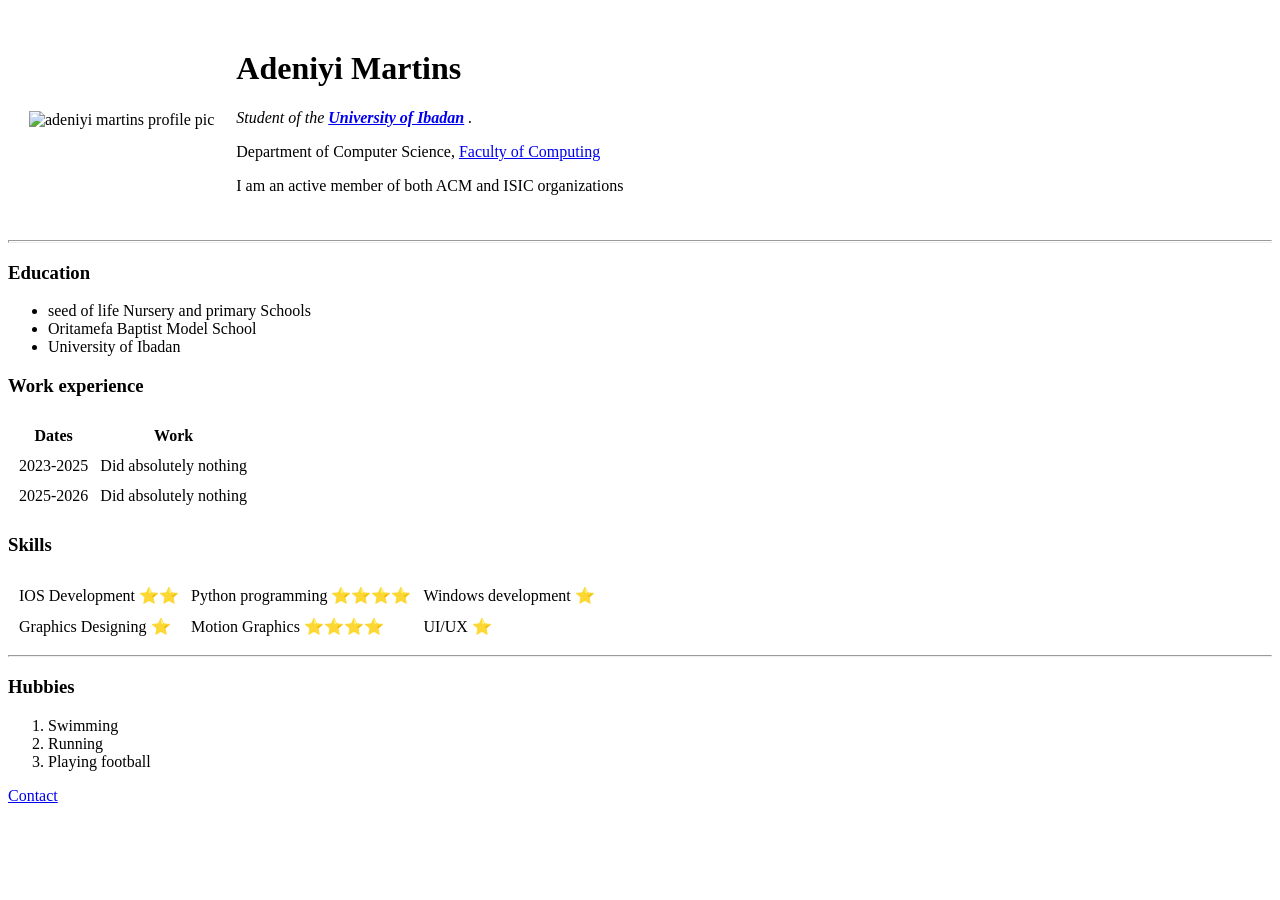
==== index.html @ adba734f "Add files via upload" ====
<!doctype html>
<html lang="en">
<head>
    <meta charset="UTF-8">
    <meta name="viewport"
          content="width=device-width, user-scalable=no, initial-scale=1.0, maximum-scale=1.0, minimum-scale=1.0">
    <meta http-equiv="X-UA-Compatible" content="ie=edge">
    <title>Martins' Personal site</title>
</head>
<body>
  <table cellspacing="20">
      <tr>
          <td><img src="https://media.licdn.com/dms/image/v2/D4E03AQFNpOVsUFT-0g/profile-displayphoto-scale_200_200/B4EZ20vx0IHcAY-/0/1776853920278?e=2147483647&v=beta&t=OW7mKgy_zszp71xqgr5QCtLD7cv2jvzcrtsPskz2d_I" alt="adeniyi martins profile pic"></td>
          <td><h1>Adeniyi Martins</h1>
            <p><em>Student of the <strong><a href="https://ui.edu.ng/">University of Ibadan</a></strong> . </em></p>
            <p>Department of Computer Science, <a href="https://computing.ui.edu.ng/">Faculty of  Computing</a></p>
            <p>I am an active member of both ACM  and ISIC organizations</p></td>
      </tr>
  </table>


  <hr size="3">
  <h3>Education</h3>
  <ul>
      <li>seed of life Nursery and primary Schools</li>
      <li>Oritamefa Baptist Model School</li>
      <li>University of Ibadan</li>
  </ul>
  <h3>Work experience</h3>
  <table cellspacing="10">
    <thead>
      <tr>
       <th>Dates</th>
       <th>Work </th>

      </tr>
    </thead>
    <tbody>


    </tbody>
    <tr>
     <td>2023-2025</td>
     <td>Did absolutely nothing</td>
    </tr>
    <tr>
        <td>2025-2026</td>
        <td>Did absolutely nothing</td>
    </tr>
    <tfoot></tfoot>

  </table>
  <h3>Skills</h3>
    <table  cellspacing="10"  >
        <tr>
            <td>IOS Development  ⭐⭐</td>
            <td>Python programming ⭐⭐⭐⭐</td>
            <td>Windows development ⭐</td>

        </tr>
         <tr>
            <td>Graphics Designing  ⭐</td>
            <td>Motion Graphics ⭐⭐⭐⭐</td>
            <td> UI/UX ⭐</td>

        </tr>

    </table>
<hr>
  <h3>Hubbies</h3>
  <ol>
      <li>Swimming</li>
      <li>Running</li>
      <li>Playing football</li>
  </ol>
<a href="contacts.html">Contact</a>

</body>
</html>
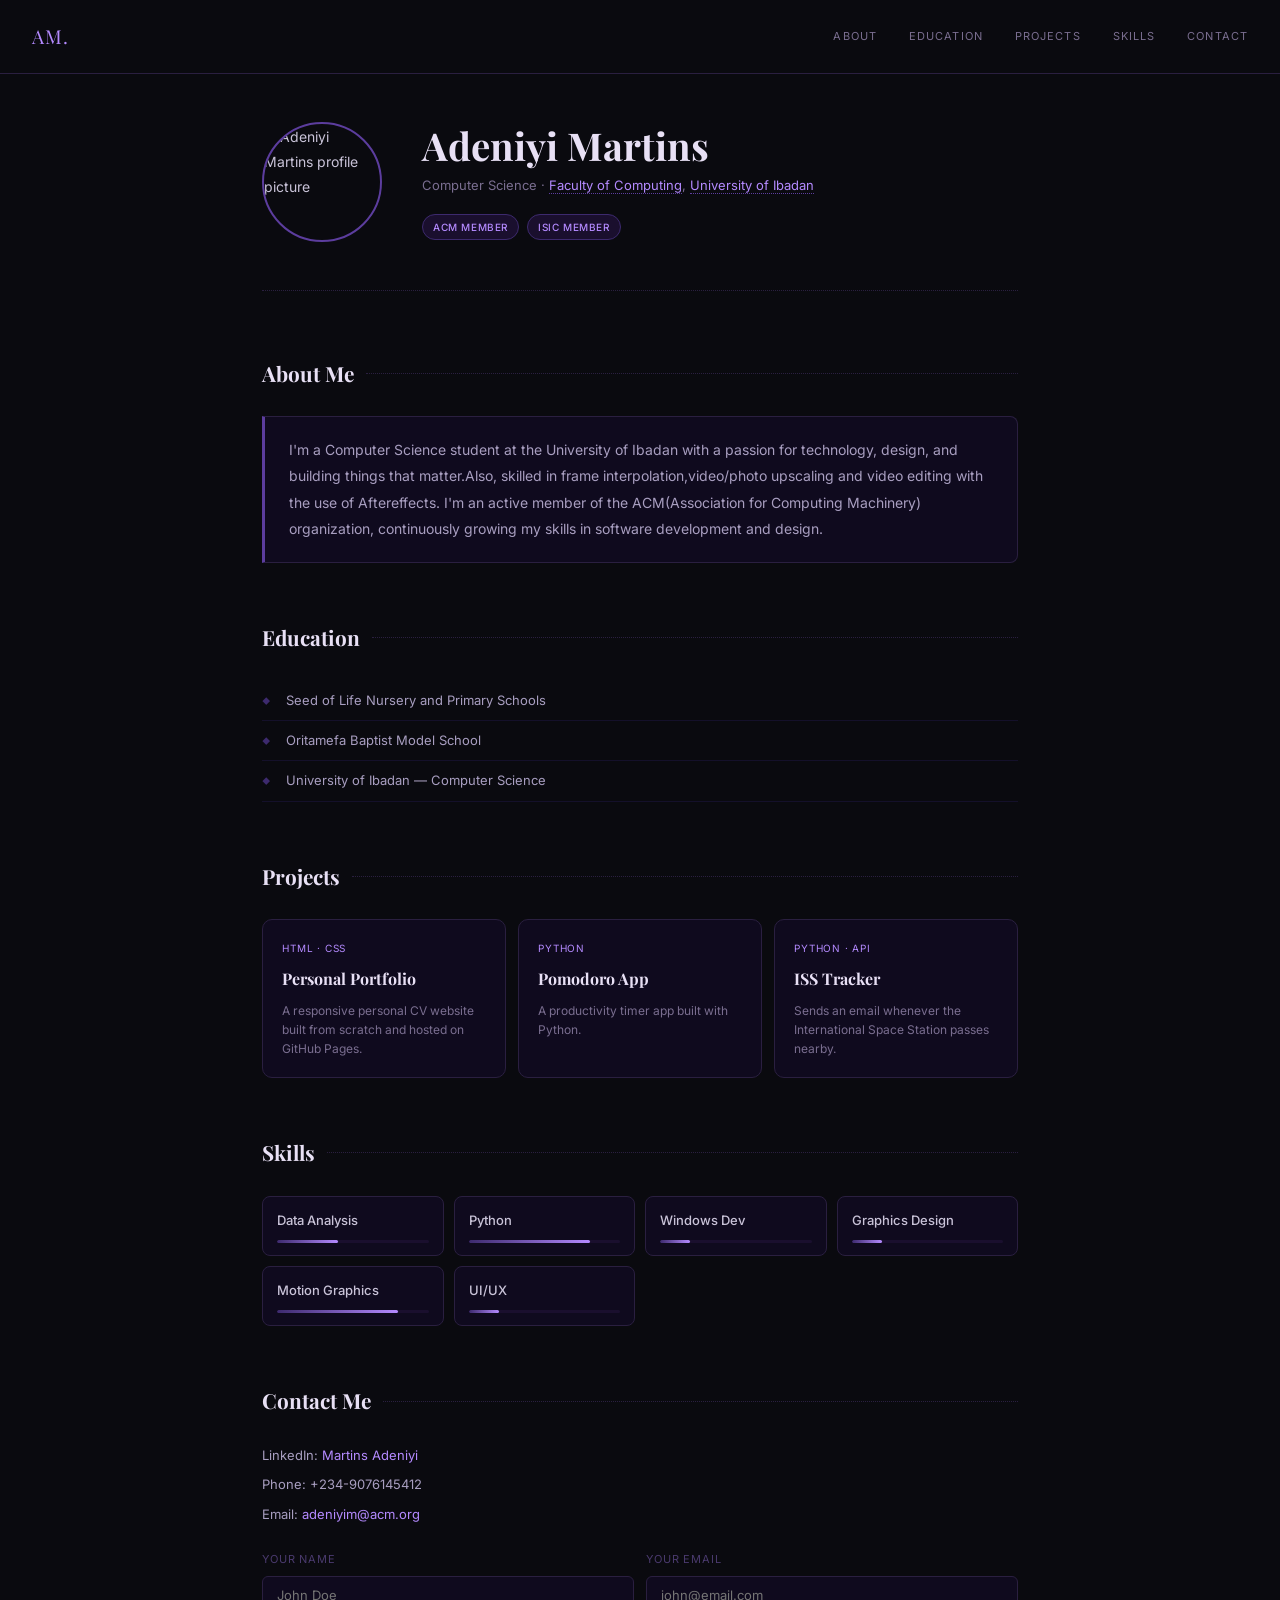
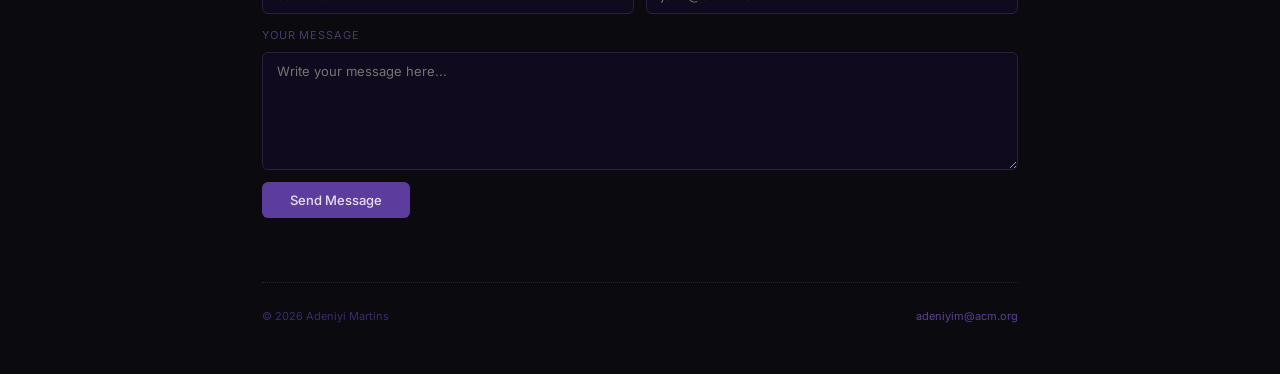
==== commit fab2a605: "Add files via upload" ====
--- a/index.html
+++ b/index.html
@@ -1,80 +1,154 @@
-<!doctype html>
-<html lang="en">
-<head>
-    <meta charset="UTF-8">
-    <meta name="viewport"
-          content="width=device-width, user-scalable=no, initial-scale=1.0, maximum-scale=1.0, minimum-scale=1.0">
-    <meta http-equiv="X-UA-Compatible" content="ie=edge">
-    <title>Martins' Personal site</title>
-</head>
-<body>
-  <table cellspacing="20">
-      <tr>
-          <td><img src="https://media.licdn.com/dms/image/v2/D4E03AQFNpOVsUFT-0g/profile-displayphoto-scale_200_200/B4EZ20vx0IHcAY-/0/1776853920278?e=2147483647&v=beta&t=OW7mKgy_zszp71xqgr5QCtLD7cv2jvzcrtsPskz2d_I" alt="adeniyi martins profile pic"></td>
-          <td><h1>Adeniyi Martins</h1>
-            <p><em>Student of the <strong><a href="https://ui.edu.ng/">University of Ibadan</a></strong> . </em></p>
-            <p>Department of Computer Science, <a href="https://computing.ui.edu.ng/">Faculty of  Computing</a></p>
-            <p>I am an active member of both ACM  and ISIC organizations</p></td>
-      </tr>
-  </table>
-
-
-  <hr size="3">
-  <h3>Education</h3>
-  <ul>
-      <li>seed of life Nursery and primary Schools</li>
-      <li>Oritamefa Baptist Model School</li>
-      <li>University of Ibadan</li>
-  </ul>
-  <h3>Work experience</h3>
-  <table cellspacing="10">
-    <thead>
-      <tr>
-       <th>Dates</th>
-       <th>Work </th>
-
-      </tr>
-    </thead>
-    <tbody>
-
-
-    </tbody>
-    <tr>
-     <td>2023-2025</td>
-     <td>Did absolutely nothing</td>
-    </tr>
-    <tr>
-        <td>2025-2026</td>
-        <td>Did absolutely nothing</td>
-    </tr>
-    <tfoot></tfoot>
-
-  </table>
-  <h3>Skills</h3>
-    <table  cellspacing="10"  >
-        <tr>
-            <td>IOS Development  ⭐⭐</td>
-            <td>Python programming ⭐⭐⭐⭐</td>
-            <td>Windows development ⭐</td>
-
-        </tr>
-         <tr>
-            <td>Graphics Designing  ⭐</td>
-            <td>Motion Graphics ⭐⭐⭐⭐</td>
-            <td> UI/UX ⭐</td>
-
-        </tr>
-
-    </table>
-<hr>
-  <h3>Hubbies</h3>
-  <ol>
-      <li>Swimming</li>
-      <li>Running</li>
-      <li>Playing football</li>
-  </ol>
-<a href="contacts.html">Contact</a>
-
-</body>
-</html>
-
+<!doctype html>
+<html lang="en">
+<head>
+    <meta charset="UTF-8">
+    <meta name="viewport" content="width=device-width, initial-scale=1.0">
+    <meta http-equiv="X-UA-Compatible" content="ie=edge">
+    <title>Adeniyi Martins — Portfolio</title>
+    <link rel="preconnect" href="https://fonts.googleapis.com">
+    <link rel="preconnect" href="https://fonts.gstatic.com" crossorigin>
+    <link href="https://fonts.googleapis.com/css2?family=Playfair+Display:ital,wght@0,400;0,700;1,400&family=Inter:wght@300;400;500&display=swap" rel="stylesheet">
+    <link rel="stylesheet" href="style.css">
+</head>
+
+<body>
+
+    <!-- NAV -->
+    <nav>
+        <div class="nav-logo">AM.</div>
+        <div class="nav-links">
+            <a href="#about">About</a>
+            <a href="#education">Education</a>
+            <a href="#projects">Projects</a>
+            <a href="#skills">Skills</a>
+            <a href="#contact">Contact</a>
+        </div>
+    </nav>
+
+    <div class="site">
+
+        <!-- HERO -->
+        <div class="hero">
+            <img src="https://media.licdn.com/dms/image/v2/D4E03AQFNpOVsUFT-0g/profile-displayphoto-scale_200_200/B4EZ20vx0IHcAY-/0/1776853920278?e=2147483647&v=beta&t=OW7mKgy_zszp71xqgr5QCtLD7cv2jvzcrtsPskz2d_I" alt="Adeniyi Martins profile picture">
+            <div class="hero-text">
+                <h1>Adeniyi Martins</h1>
+                <p>Computer Science · <a href="https://computing.ui.edu.ng/">Faculty of Computing</a>, <a href="https://ui.edu.ng/">University of Ibadan</a></p>
+                <div class="badges">
+                    <span class="badge">ACM Member</span>
+                    <span class="badge">ISIC Member</span>
+                </div>
+            </div>
+        </div>
+
+        <!-- ABOUT -->
+        <section id="about">
+            <h2>About Me</h2>
+            <div class="about-text">
+                I'm a Computer Science student at the University of Ibadan with a passion for technology,
+                design, and building things that matter.Also, skilled in frame interpolation,video/photo upscaling and video editing with the use of  Aftereffects. I'm an active member of the ACM(Association for Computing Machinery) organization,
+                continuously growing my skills in software development and design.
+            </div>
+        </section>
+
+        <!-- EDUCATION -->
+        <section id="education">
+            <h2>Education</h2>
+            <ul>
+                <li>Seed of Life Nursery and Primary Schools</li>
+                <li>Oritamefa Baptist Model School</li>
+                <li>University of Ibadan — Computer Science</li>
+            </ul>
+        </section>
+
+        <!-- PROJECTS -->
+        <section id="projects">
+            <h2>Projects</h2>
+            <div class="projects-grid">
+                <div class="project-card">
+                    <div class="tag">HTML · CSS</div>
+                    <h4>Personal Portfolio</h4>
+                    <p>A responsive personal CV website built from scratch and hosted on GitHub Pages.</p>
+                </div>
+                <div class="project-card">
+                    <div class="tag">Python</div>
+                    <h4>Pomodoro App</h4>
+                    <p>A productivity timer app built with Python.</p>
+                </div>
+                <div class="project-card">
+                    <div class="tag">Python · API</div>
+                    <h4>ISS Tracker</h4>
+                    <p>Sends an email whenever the International Space Station passes nearby.</p>
+                </div>
+
+            </div>
+        </section>
+
+        <!-- SKILLS -->
+        <section id="skills">
+            <h2>Skills</h2>
+            <div class="skills-grid">
+                <div class="skill-card">
+                    <div class="skill-name">Data Analysis</div>
+                    <div class="skill-bar"><div class="skill-bar-fill" style="width:40%"></div></div>
+                </div>
+                <div class="skill-card">
+                    <div class="skill-name">Python</div>
+                    <div class="skill-bar"><div class="skill-bar-fill" style="width:80%"></div></div>
+                </div>
+                <div class="skill-card">
+                    <div class="skill-name">Windows Dev</div>
+                    <div class="skill-bar"><div class="skill-bar-fill" style="width:20%"></div></div>
+                </div>
+                <div class="skill-card">
+                    <div class="skill-name">Graphics Design</div>
+                    <div class="skill-bar"><div class="skill-bar-fill" style="width:20%"></div></div>
+                </div>
+                <div class="skill-card">
+                    <div class="skill-name">Motion Graphics</div>
+                    <div class="skill-bar"><div class="skill-bar-fill" style="width:80%"></div></div>
+                </div>
+                <div class="skill-card">
+                    <div class="skill-name">UI/UX</div>
+                    <div class="skill-bar"><div class="skill-bar-fill" style="width:20%"></div></div>
+                </div>
+            </div>
+        </section>
+
+        <!-- CONTACT -->
+        <section id="contact">
+            <h2>Contact Me</h2>
+            <div class="contact-info">
+                <p>LinkedIn: <a href="https://ng.linkedin.com/in/osemilore-adeniyi-64800a400">Martins Adeniyi</a></p>
+                <p>Phone: +234-9076145412</p>
+                <p>Email: <a href="mailto:adeniyim@acm.org">adeniyim@acm.org</a></p>
+            </div>
+
+            <form action="https://formspree.io/f/mkokevjd" method="POST" class="contact-form">
+                <div class="form-row">
+                    <div class="form-group">
+                        <label for="username">Your Name</label>
+                        <input type="text" id="username" name="username" placeholder="John Doe">
+                    </div>
+                    <div class="form-group">
+                        <label for="email">Your Email</label>
+                        <input type="email" id="email" name="email" placeholder="john@email.com">
+                    </div>
+                </div>
+                <div class="form-group">
+                    <label for="message">Your Message</label>
+                    <textarea id="message" name="message" rows="6" placeholder="Write your message here..."></textarea>
+                </div>
+                <input type="submit" value="Send Message" class="submit-btn">
+            </form>
+        </section>
+
+        <!-- FOOTER -->
+        <footer>
+            <span>© 2026 Adeniyi Martins</span>
+            <a href="mailto:adeniyim@acm.org">adeniyim@acm.org</a>
+        </footer>
+
+    </div>
+
+</body>
+</html>
--- a/style.css
+++ b/style.css
@@ -0,0 +1,374 @@
+@import url('https://fonts.googleapis.com/css2?family=Playfair+Display:ital,wght@0,400;0,700;1,400&family=Inter:wght@300;400;500&display=swap');
+
+* {
+    margin: 0;
+    padding: 0;
+    box-sizing: border-box;
+}
+
+body {
+    font-family: 'Inter', sans-serif;
+    background: #0a0a0f;
+    color: #c9c3d8;
+    font-size: 14px;
+    line-height: 1.8;
+}
+
+/* ── NAV ── */
+nav {
+    display: flex;
+    justify-content: space-between;
+    align-items: center;
+    padding: 1.2rem 2rem;
+    border-bottom: 0.5px solid #2a1f40;
+    position: sticky;
+    top: 0;
+    background: #0a0a0f;
+    z-index: 100;
+}
+
+.nav-logo {
+    font-family: 'Playfair Display', serif;
+    font-size: 1.2rem;
+    color: #b48aff;
+    letter-spacing: 0.05em;
+}
+
+.nav-links {
+    display: flex;
+    gap: 2rem;
+}
+
+.nav-links a {
+    color: #7a6e90;
+    text-decoration: none;
+    font-size: 11px;
+    letter-spacing: 0.1em;
+    text-transform: uppercase;
+    transition: color 0.2s;
+}
+
+.nav-links a:hover {
+    color: #b48aff;
+}
+
+/* ── LAYOUT ── */
+.site {
+    max-width: 820px;
+    margin: 0 auto;
+    padding: 3rem 2rem;
+}
+
+/* ── HERO ── */
+.hero {
+    display: flex;
+    align-items: center;
+    gap: 2.5rem;
+    margin-bottom: 4rem;
+    padding-bottom: 3rem;
+    border-bottom: 0.5px dotted #2a1f40;
+}
+
+.hero img {
+    width: 120px;
+    height: 120px;
+    border-radius: 50%;
+    object-fit: cover;
+    border: 2px solid #5c3d9e;
+    flex-shrink: 0;
+}
+
+.hero h1 {
+    font-family: 'Playfair Display', serif;
+    font-size: 2.4rem;
+    color: #e8e0f5;
+    line-height: 1.1;
+    margin-bottom: 0.5rem;
+}
+
+.hero h1 em {
+    font-style: italic;
+    color: #b48aff;
+}
+
+.hero-text p {
+    color: #7a6e90;
+    font-size: 13px;
+    margin-bottom: 0.3rem;
+}
+
+.hero-text a {
+    color: #b48aff;
+    text-decoration: none;
+    border-bottom: 1px dotted #5c3d9e;
+}
+
+/* ── BADGES ── */
+.badges {
+    display: flex;
+    gap: 8px;
+    margin-top: 1rem;
+    flex-wrap: wrap;
+}
+
+.badge {
+    font-size: 10px;
+    font-weight: 500;
+    padding: 3px 10px;
+    border-radius: 20px;
+    background: #1a0f2e;
+    color: #b48aff;
+    border: 0.5px solid #3d2a6e;
+    letter-spacing: 0.06em;
+    text-transform: uppercase;
+}
+
+/* ── SECTIONS ── */
+section {
+    margin-bottom: 3.5rem;
+}
+
+h2 {
+    font-family: 'Playfair Display', serif;
+    font-size: 1.3rem;
+    color: #e8e0f5;
+    margin-bottom: 1.5rem;
+    display: flex;
+    align-items: center;
+    gap: 12px;
+}
+
+h2::after {
+    content: '';
+    flex: 1;
+    border-top: 1px dotted #2a1f40;
+}
+
+/* ── ABOUT ── */
+.about-text {
+    background: #0f0a1e;
+    border: 0.5px solid #2a1f40;
+    border-left: 3px solid #5c3d9e;
+    border-radius: 0 8px 8px 0;
+    padding: 1.2rem 1.5rem;
+    color: #a89ec0;
+    font-size: 14px;
+    line-height: 1.9;
+}
+
+/* ── EDUCATION ── */
+ul {
+    list-style: none;
+}
+
+ul li {
+    padding: 8px 0 8px 1.5rem;
+    position: relative;
+    font-size: 13px;
+    color: #a89ec0;
+    border-bottom: 0.5px solid #14102a;
+}
+
+ul li::before {
+    content: '◆';
+    position: absolute;
+    left: 0;
+    color: #3d2a6e;
+    font-size: 8px;
+    top: 13px;
+}
+
+/* ── PROJECTS ── */
+.projects-grid {
+    display: grid;
+    grid-template-columns: repeat(auto-fit, minmax(220px, 1fr));
+    gap: 12px;
+}
+
+.project-card {
+    background: #0f0a1e;
+    border: 0.5px solid #2a1f40;
+    border-radius: 10px;
+    padding: 1.2rem;
+    transition: border-color 0.2s;
+}
+
+.project-card:hover {
+    border-color: #5c3d9e;
+}
+
+.project-card .tag {
+    font-size: 10px;
+    color: #b48aff;
+    text-transform: uppercase;
+    letter-spacing: 0.08em;
+    margin-bottom: 0.5rem;
+}
+
+.project-card h4 {
+    font-family: 'Playfair Display', serif;
+    color: #e8e0f5;
+    font-size: 1rem;
+    margin-bottom: 0.4rem;
+}
+
+.project-card p {
+    color: #7a6e90;
+    font-size: 12px;
+    line-height: 1.6;
+}
+
+/* ── SKILLS ── */
+.skills-grid {
+    display: grid;
+    grid-template-columns: repeat(auto-fit, minmax(160px, 1fr));
+    gap: 10px;
+}
+
+.skill-card {
+    background: #0f0a1e;
+    border: 0.5px solid #2a1f40;
+    border-radius: 8px;
+    padding: 12px 14px;
+}
+
+.skill-name {
+    font-weight: 500;
+    color: #c9c3d8;
+    font-size: 13px;
+    margin-bottom: 8px;
+}
+
+.skill-bar {
+    height: 3px;
+    background: #1a0f2e;
+    border-radius: 2px;
+    overflow: hidden;
+}
+
+.skill-bar-fill {
+    height: 100%;
+    background: linear-gradient(90deg, #3d2a6e, #b48aff);
+    border-radius: 2px;
+}
+
+/* ── CONTACT ── */
+.contact-info {
+    margin-bottom: 1.5rem;
+    display: flex;
+    flex-direction: column;
+    gap: 6px;
+}
+
+.contact-info p {
+    font-size: 13px;
+    color: #a89ec0;
+}
+
+.contact-info a {
+    color: #b48aff;
+    text-decoration: none;
+}
+
+.contact-form {
+    display: flex;
+    flex-direction: column;
+    gap: 12px;
+}
+
+.form-row {
+    display: grid;
+    grid-template-columns: 1fr 1fr;
+    gap: 12px;
+}
+
+.form-group {
+    display: flex;
+    flex-direction: column;
+    gap: 6px;
+}
+
+.form-group label {
+    font-size: 11px;
+    color: #4a3a6e;
+    text-transform: uppercase;
+    letter-spacing: 0.08em;
+}
+
+.form-group input,
+.form-group textarea {
+    background: #0f0a1e;
+    border: 0.5px solid #2a1f40;
+    border-radius: 6px;
+    padding: 10px 14px;
+    color: #c9c3d8;
+    font-family: 'Inter', sans-serif;
+    font-size: 13px;
+    outline: none;
+    transition: border-color 0.2s;
+    width: 100%;
+}
+
+.form-group input:focus,
+.form-group textarea:focus {
+    border-color: #5c3d9e;
+}
+
+.form-group textarea {
+    resize: vertical;
+}
+
+.submit-btn {
+    align-self: flex-start;
+    padding: 10px 28px;
+    background: #5c3d9e;
+    color: #e8e0f5;
+    border: none;
+    border-radius: 6px;
+    font-size: 13px;
+    font-weight: 500;
+    cursor: pointer;
+    font-family: 'Inter', sans-serif;
+    transition: background 0.2s;
+}
+
+.submit-btn:hover {
+    background: #7a52cc;
+}
+
+/* ── FOOTER ── */
+footer {
+    margin-top: 4rem;
+    padding-top: 1.5rem;
+    border-top: 0.5px dotted #2a1f40;
+    display: flex;
+    justify-content: space-between;
+    align-items: center;
+    font-size: 11px;
+    color: #3d2a6e;
+}
+
+footer a {
+    color: #5c3d9e;
+    text-decoration: none;
+}
+
+/* ── RESPONSIVE ── */
+@media (max-width: 600px) {
+    .hero {
+        flex-direction: column;
+        text-align: center;
+    }
+
+    .badges {
+        justify-content: center;
+    }
+
+    .form-row {
+        grid-template-columns: 1fr;
+    }
+
+    .nav-links {
+        gap: 1rem;
+    }
+}
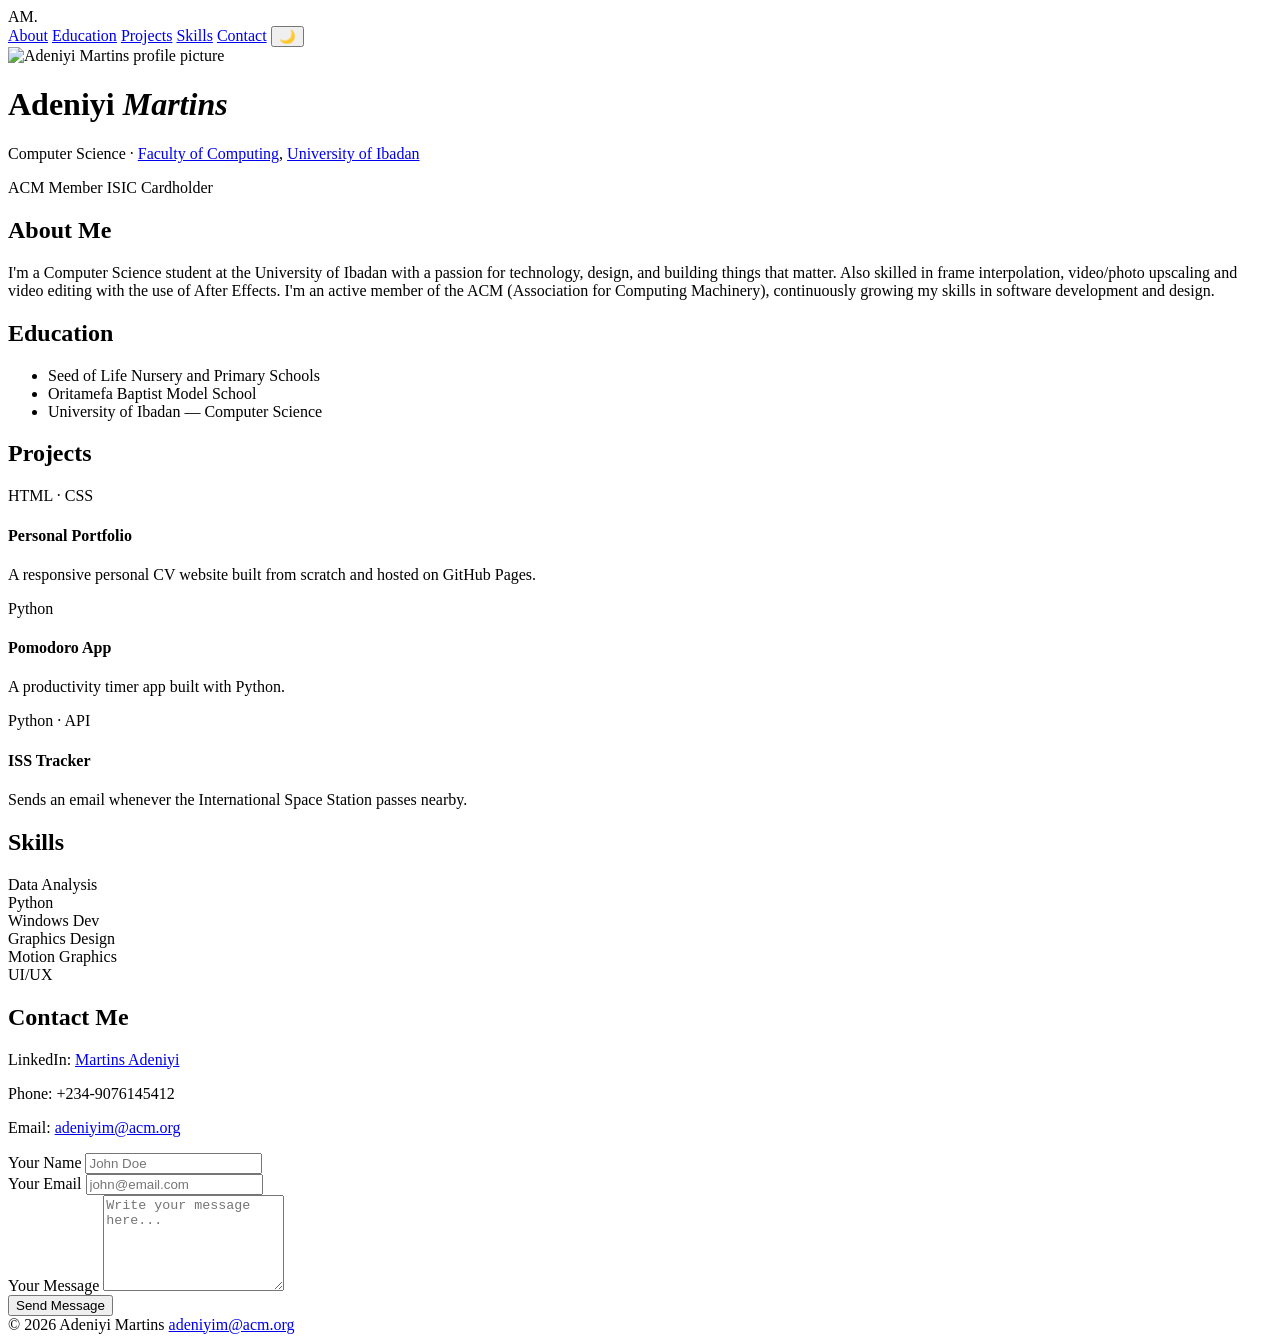
==== commit 1f5a7d7f: "Update index.html" ====
--- a/index.html
+++ b/index.html
@@ -1,5 +1,5 @@
 <!doctype html>
-<html lang="en">
+<html lang="en" data-theme="dark">
 <head>
     <meta charset="UTF-8">
     <meta name="viewport" content="width=device-width, initial-scale=1.0">
@@ -8,7 +8,7 @@
     <link rel="preconnect" href="https://fonts.googleapis.com">
     <link rel="preconnect" href="https://fonts.gstatic.com" crossorigin>
     <link href="https://fonts.googleapis.com/css2?family=Playfair+Display:ital,wght@0,400;0,700;1,400&family=Inter:wght@300;400;500&display=swap" rel="stylesheet">
-    <link rel="stylesheet" href="style.css">
+    <link rel="stylesheet" href="style (1).css">
 </head>
 
 <body>
@@ -22,6 +22,7 @@
             <a href="#projects">Projects</a>
             <a href="#skills">Skills</a>
             <a href="#contact">Contact</a>
+            <button class="theme-toggle" onclick="toggleTheme()" title="Toggle light/dark mode">🌙</button>
         </div>
     </nav>
 
@@ -31,11 +32,11 @@
         <div class="hero">
             <img src="https://media.licdn.com/dms/image/v2/D4E03AQFNpOVsUFT-0g/profile-displayphoto-scale_200_200/B4EZ20vx0IHcAY-/0/1776853920278?e=2147483647&v=beta&t=OW7mKgy_zszp71xqgr5QCtLD7cv2jvzcrtsPskz2d_I" alt="Adeniyi Martins profile picture">
             <div class="hero-text">
-                <h1>Adeniyi Martins</h1>
+                <h1>Adeniyi <em>Martins</em></h1>
                 <p>Computer Science · <a href="https://computing.ui.edu.ng/">Faculty of Computing</a>, <a href="https://ui.edu.ng/">University of Ibadan</a></p>
                 <div class="badges">
                     <span class="badge">ACM Member</span>
-                    <span class="badge">ISIC Member</span>
+                    <span class="badge">ISIC Cardholder</span>
                 </div>
             </div>
         </div>
@@ -45,8 +46,9 @@
             <h2>About Me</h2>
             <div class="about-text">
                 I'm a Computer Science student at the University of Ibadan with a passion for technology,
-                design, and building things that matter.Also, skilled in frame interpolation,video/photo upscaling and video editing with the use of  Aftereffects. I'm an active member of the ACM(Association for Computing Machinery) organization,
-                continuously growing my skills in software development and design.
+                design, and building things that matter. Also skilled in frame interpolation, video/photo upscaling
+                and video editing with the use of After Effects. I'm an active member of the
+                ACM (Association for Computing Machinery), continuously growing my skills in software development and design.
             </div>
         </section>
 
@@ -79,7 +81,6 @@
                     <h4>ISS Tracker</h4>
                     <p>Sends an email whenever the International Space Station passes nearby.</p>
                 </div>
-
             </div>
         </section>
 
@@ -150,5 +151,20 @@
 
     </div>
 
+    <script>
+        function toggleTheme() {
+            const html = document.documentElement;
+            const btn = document.querySelector('.theme-toggle');
+            if (html.getAttribute('data-theme') === 'dark') {
+                html.setAttribute('data-theme', 'light');
+                btn.textContent = '🌙';
+            } else {
+                html.setAttribute('data-theme', 'dark');
+                btn.textContent = '☀️';
+            }
+        }
+    </script>
+
 </body>
 </html>
+
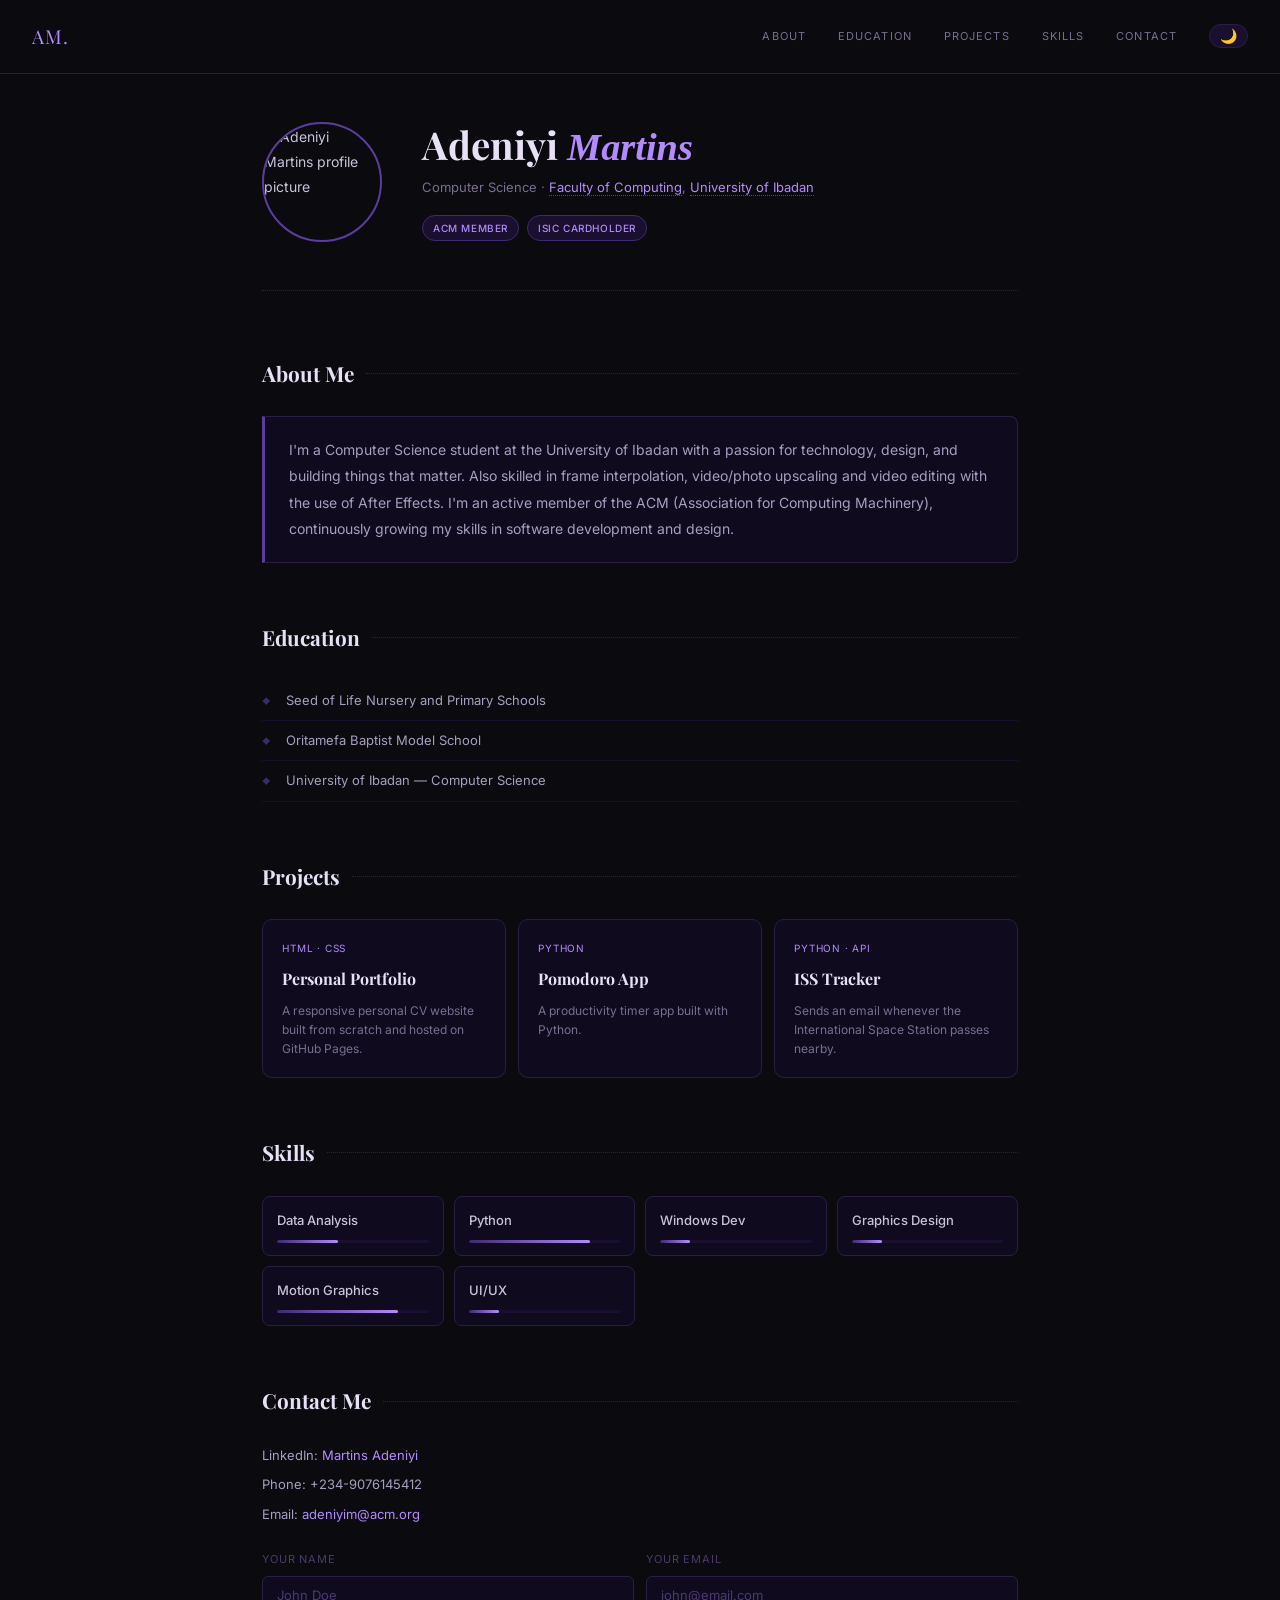
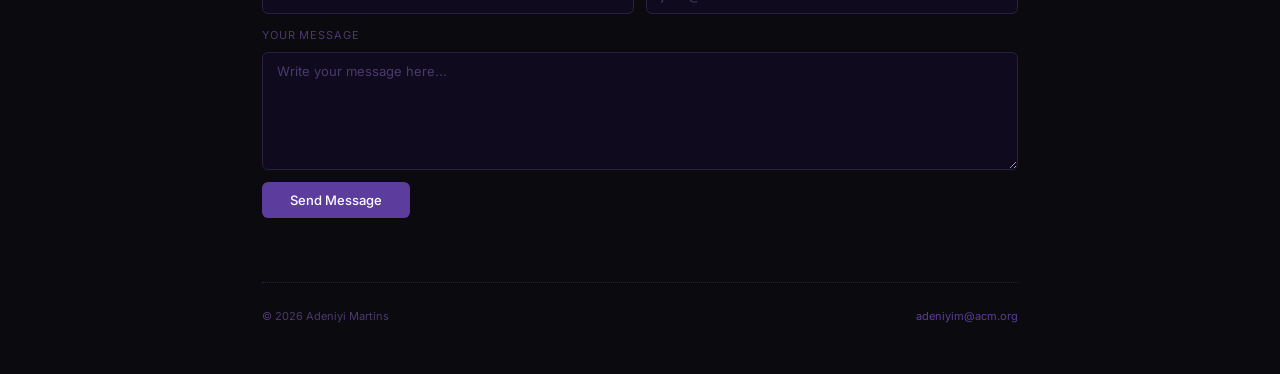
==== commit 08a10898: "Update index.html" ====
--- a/index.html
+++ b/index.html
@@ -8,7 +8,7 @@
     <link rel="preconnect" href="https://fonts.googleapis.com">
     <link rel="preconnect" href="https://fonts.gstatic.com" crossorigin>
     <link href="https://fonts.googleapis.com/css2?family=Playfair+Display:ital,wght@0,400;0,700;1,400&family=Inter:wght@300;400;500&display=swap" rel="stylesheet">
-    <link rel="stylesheet" href="style (1).css">
+    <link rel="stylesheet" href="style.css">
 </head>
 
 <body>
--- a/style.css
+++ b/style.css
@@ -0,0 +1,436 @@
+@import url('https://fonts.googleapis.com/css2?family=Playfair+Display:ital,wght@0,400;0,700;1,400&family=Inter:wght@300;400;500&display=swap');
+
+* {
+    margin: 0;
+    padding: 0;
+    box-sizing: border-box;
+}
+
+/* ── DARK MODE (default) ── */
+[data-theme="dark"] {
+    --bg:           #0a0a0f;
+    --bg-card:      #0f0a1e;
+    --border:       #2a1f40;
+    --border-sub:   #14102a;
+    --accent:       #b48aff;
+    --accent-mid:   #5c3d9e;
+    --accent-dim:   #3d2a6e;
+    --accent-faint: #1a0f2e;
+    --text-head:    #e8e0f5;
+    --text-body:    #c9c3d8;
+    --text-muted:   #a89ec0;
+    --text-dim:     #7a6e90;
+    --text-faint:   #4a3a6e;
+    --nav-bg:       #0a0a0f;
+}
+
+/* ── LIGHT MODE ── */
+[data-theme="light"] {
+    --bg:           #f5f3ff;
+    --bg-card:      #ffffff;
+    --border:       #d8cff0;
+    --border-sub:   #ede8fa;
+    --accent:       #6d28d9;
+    --accent-mid:   #7c3aed;
+    --accent-dim:   #a78bfa;
+    --accent-faint: #ede9fe;
+    --text-head:    #1e0a3c;
+    --text-body:    #2d1f4a;
+    --text-muted:   #4b3a72;
+    --text-dim:     #6d5a9e;
+    --text-faint:   #9b89c4;
+    --nav-bg:       #f5f3ff;
+}
+
+body {
+    font-family: 'Inter', sans-serif;
+    background: var(--bg);
+    color: var(--text-body);
+    font-size: 14px;
+    line-height: 1.8;
+    transition: background 0.3s, color 0.3s;
+}
+
+/* ── NAV ── */
+nav {
+    display: flex;
+    justify-content: space-between;
+    align-items: center;
+    padding: 1.2rem 2rem;
+    border-bottom: 0.5px solid var(--border);
+    position: sticky;
+    top: 0;
+    background: var(--nav-bg);
+    z-index: 100;
+    transition: background 0.3s, border-color 0.3s;
+}
+
+.nav-logo {
+    font-family: 'Playfair Display', serif;
+    font-size: 1.2rem;
+    color: var(--accent);
+    letter-spacing: 0.05em;
+}
+
+.nav-links {
+    display: flex;
+    align-items: center;
+    gap: 2rem;
+}
+
+.nav-links a {
+    color: var(--text-dim);
+    text-decoration: none;
+    font-size: 11px;
+    letter-spacing: 0.1em;
+    text-transform: uppercase;
+    transition: color 0.2s;
+}
+
+.nav-links a:hover {
+    color: var(--accent);
+}
+
+/* ── THEME TOGGLE BUTTON ── */
+.theme-toggle {
+    background: var(--accent-faint);
+    border: 0.5px solid var(--border);
+    border-radius: 20px;
+    padding: 4px 10px;
+    cursor: pointer;
+    font-size: 14px;
+    transition: background 0.2s;
+    line-height: 1;
+}
+
+.theme-toggle:hover {
+    background: var(--border);
+}
+
+/* ── LAYOUT ── */
+.site {
+    max-width: 820px;
+    margin: 0 auto;
+    padding: 3rem 2rem;
+}
+
+/* ── HERO ── */
+.hero {
+    display: flex;
+    align-items: center;
+    gap: 2.5rem;
+    margin-bottom: 4rem;
+    padding-bottom: 3rem;
+    border-bottom: 0.5px dotted var(--border);
+}
+
+.hero img {
+    width: 120px;
+    height: 120px;
+    border-radius: 50%;
+    object-fit: cover;
+    border: 2px solid var(--accent-mid);
+    flex-shrink: 0;
+}
+
+.hero h1 {
+    font-family: 'Playfair Display', serif;
+    font-size: 2.4rem;
+    color: var(--text-head);
+    line-height: 1.1;
+    margin-bottom: 0.5rem;
+}
+
+.hero h1 em {
+    font-style: italic;
+    color: var(--accent);
+}
+
+.hero-text p {
+    color: var(--text-dim);
+    font-size: 13px;
+    margin-bottom: 0.3rem;
+}
+
+.hero-text a {
+    color: var(--accent);
+    text-decoration: none;
+    border-bottom: 1px dotted var(--accent-mid);
+}
+
+/* ── BADGES ── */
+.badges {
+    display: flex;
+    gap: 8px;
+    margin-top: 1rem;
+    flex-wrap: wrap;
+}
+
+.badge {
+    font-size: 10px;
+    font-weight: 500;
+    padding: 3px 10px;
+    border-radius: 20px;
+    background: var(--accent-faint);
+    color: var(--accent);
+    border: 0.5px solid var(--accent-dim);
+    letter-spacing: 0.06em;
+    text-transform: uppercase;
+}
+
+/* ── SECTIONS ── */
+section {
+    margin-bottom: 3.5rem;
+}
+
+h2 {
+    font-family: 'Playfair Display', serif;
+    font-size: 1.3rem;
+    color: var(--text-head);
+    margin-bottom: 1.5rem;
+    display: flex;
+    align-items: center;
+    gap: 12px;
+}
+
+h2::after {
+    content: '';
+    flex: 1;
+    border-top: 1px dotted var(--border);
+}
+
+/* ── ABOUT ── */
+.about-text {
+    background: var(--bg-card);
+    border: 0.5px solid var(--border);
+    border-left: 3px solid var(--accent-mid);
+    border-radius: 0 8px 8px 0;
+    padding: 1.2rem 1.5rem;
+    color: var(--text-muted);
+    font-size: 14px;
+    line-height: 1.9;
+    transition: background 0.3s;
+}
+
+/* ── EDUCATION ── */
+ul {
+    list-style: none;
+}
+
+ul li {
+    padding: 8px 0 8px 1.5rem;
+    position: relative;
+    font-size: 13px;
+    color: var(--text-muted);
+    border-bottom: 0.5px solid var(--border-sub);
+}
+
+ul li::before {
+    content: '◆';
+    position: absolute;
+    left: 0;
+    color: var(--accent-dim);
+    font-size: 8px;
+    top: 13px;
+}
+
+/* ── PROJECTS ── */
+.projects-grid {
+    display: grid;
+    grid-template-columns: repeat(auto-fit, minmax(220px, 1fr));
+    gap: 12px;
+}
+
+.project-card {
+    background: var(--bg-card);
+    border: 0.5px solid var(--border);
+    border-radius: 10px;
+    padding: 1.2rem;
+    transition: border-color 0.2s, background 0.3s;
+}
+
+.project-card:hover {
+    border-color: var(--accent-mid);
+}
+
+.project-card .tag {
+    font-size: 10px;
+    color: var(--accent);
+    text-transform: uppercase;
+    letter-spacing: 0.08em;
+    margin-bottom: 0.5rem;
+}
+
+.project-card h4 {
+    font-family: 'Playfair Display', serif;
+    color: var(--text-head);
+    font-size: 1rem;
+    margin-bottom: 0.4rem;
+}
+
+.project-card p {
+    color: var(--text-dim);
+    font-size: 12px;
+    line-height: 1.6;
+}
+
+/* ── SKILLS ── */
+.skills-grid {
+    display: grid;
+    grid-template-columns: repeat(auto-fit, minmax(160px, 1fr));
+    gap: 10px;
+}
+
+.skill-card {
+    background: var(--bg-card);
+    border: 0.5px solid var(--border);
+    border-radius: 8px;
+    padding: 12px 14px;
+    transition: background 0.3s;
+}
+
+.skill-name {
+    font-weight: 500;
+    color: var(--text-body);
+    font-size: 13px;
+    margin-bottom: 8px;
+}
+
+.skill-bar {
+    height: 3px;
+    background: var(--accent-faint);
+    border-radius: 2px;
+    overflow: hidden;
+}
+
+.skill-bar-fill {
+    height: 100%;
+    background: linear-gradient(90deg, var(--accent-dim), var(--accent));
+    border-radius: 2px;
+}
+
+/* ── CONTACT ── */
+.contact-info {
+    margin-bottom: 1.5rem;
+    display: flex;
+    flex-direction: column;
+    gap: 6px;
+}
+
+.contact-info p {
+    font-size: 13px;
+    color: var(--text-muted);
+}
+
+.contact-info a {
+    color: var(--accent);
+    text-decoration: none;
+}
+
+.contact-form {
+    display: flex;
+    flex-direction: column;
+    gap: 12px;
+}
+
+.form-row {
+    display: grid;
+    grid-template-columns: 1fr 1fr;
+    gap: 12px;
+}
+
+.form-group {
+    display: flex;
+    flex-direction: column;
+    gap: 6px;
+}
+
+.form-group label {
+    font-size: 11px;
+    color: var(--text-faint);
+    text-transform: uppercase;
+    letter-spacing: 0.08em;
+}
+
+.form-group input,
+.form-group textarea {
+    background: var(--bg-card);
+    border: 0.5px solid var(--border);
+    border-radius: 6px;
+    padding: 10px 14px;
+    color: var(--text-body);
+    font-family: 'Inter', sans-serif;
+    font-size: 13px;
+    outline: none;
+    transition: border-color 0.2s, background 0.3s;
+    width: 100%;
+}
+
+.form-group input::placeholder,
+.form-group textarea::placeholder {
+    color: var(--text-faint);
+}
+
+.form-group input:focus,
+.form-group textarea:focus {
+    border-color: var(--accent-mid);
+}
+
+.form-group textarea {
+    resize: vertical;
+}
+
+.submit-btn {
+    align-self: flex-start;
+    padding: 10px 28px;
+    background: var(--accent-mid);
+    color: #fff;
+    border: none;
+    border-radius: 6px;
+    font-size: 13px;
+    font-weight: 500;
+    cursor: pointer;
+    font-family: 'Inter', sans-serif;
+    transition: background 0.2s;
+}
+
+.submit-btn:hover {
+    background: var(--accent);
+}
+
+/* ── FOOTER ── */
+footer {
+    margin-top: 4rem;
+    padding-top: 1.5rem;
+    border-top: 0.5px dotted var(--border);
+    display: flex;
+    justify-content: space-between;
+    align-items: center;
+    font-size: 11px;
+    color: var(--text-faint);
+}
+
+footer a {
+    color: var(--accent-mid);
+    text-decoration: none;
+}
+
+/* ── RESPONSIVE ── */
+@media (max-width: 600px) {
+    .hero {
+        flex-direction: column;
+        text-align: center;
+    }
+
+    .badges {
+        justify-content: center;
+    }
+
+    .form-row {
+        grid-template-columns: 1fr;
+    }
+
+    .nav-links {
+        gap: 1rem;
+    }
+}
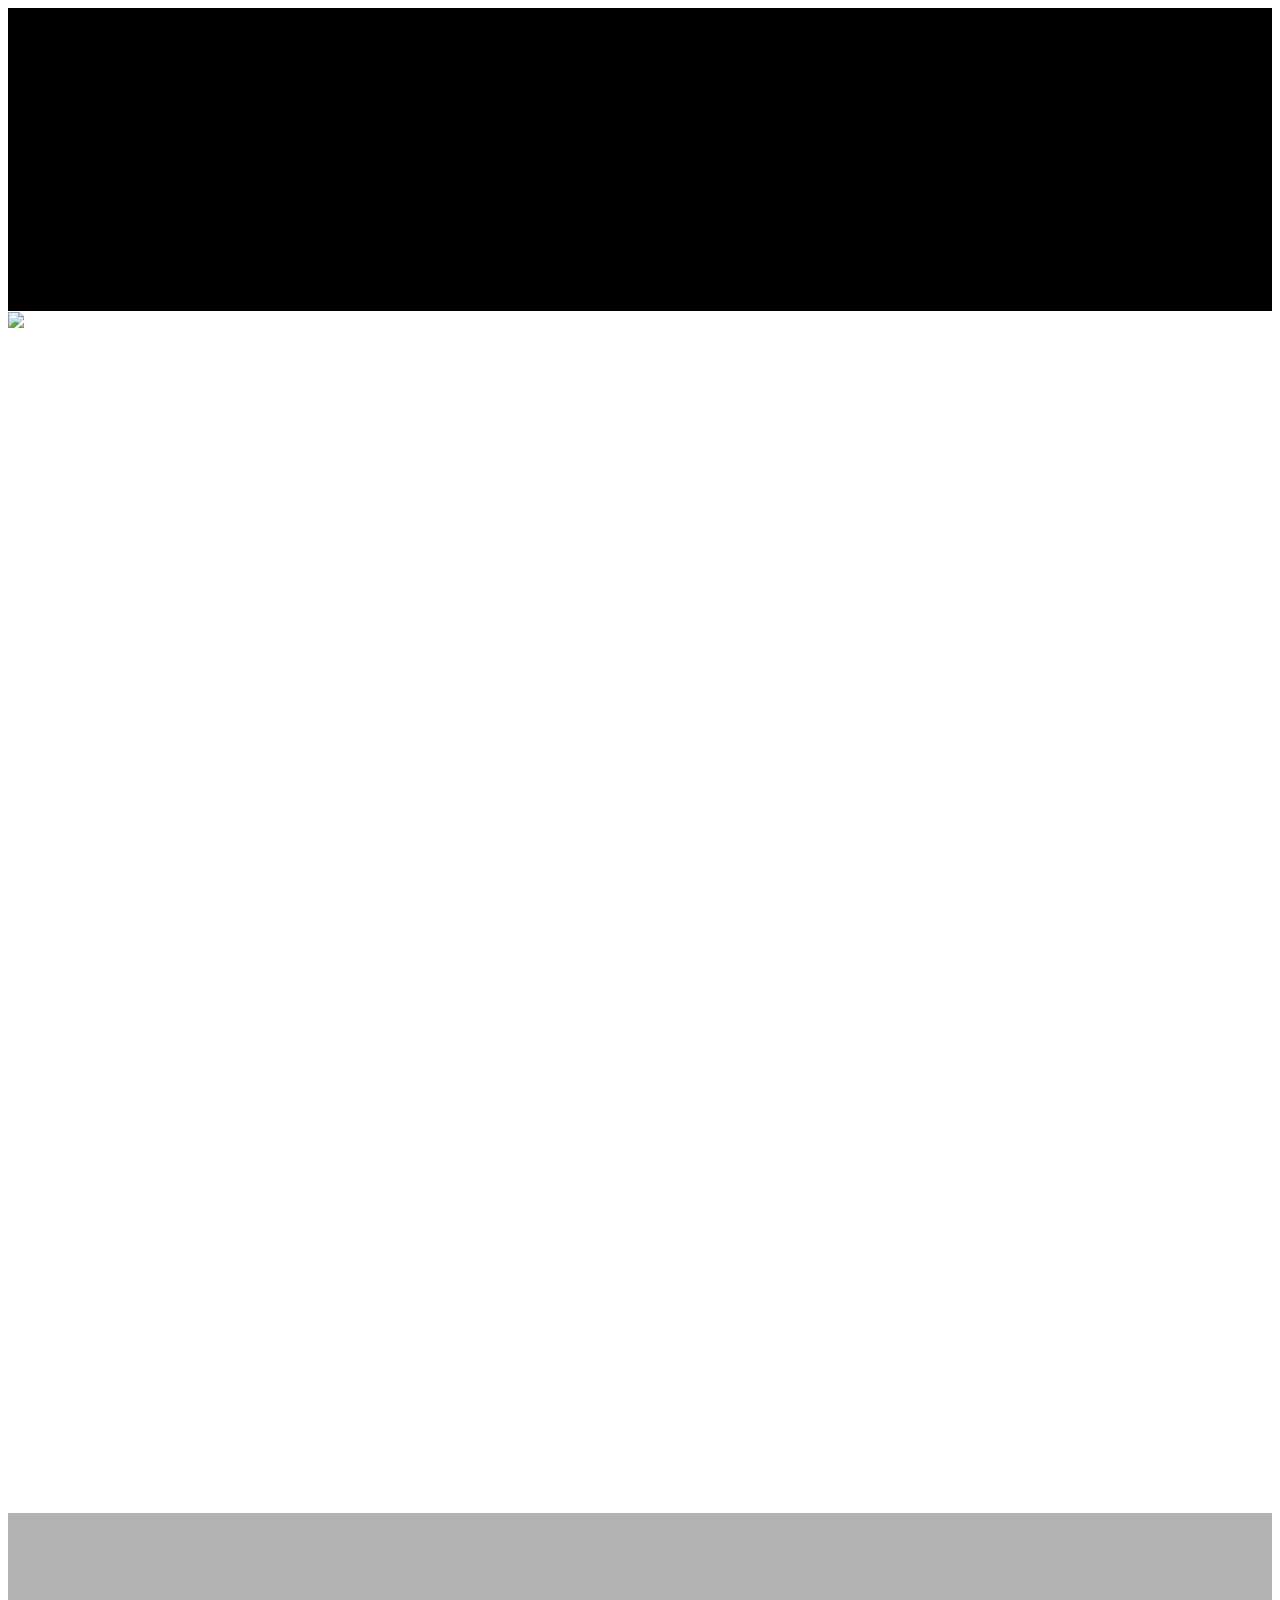
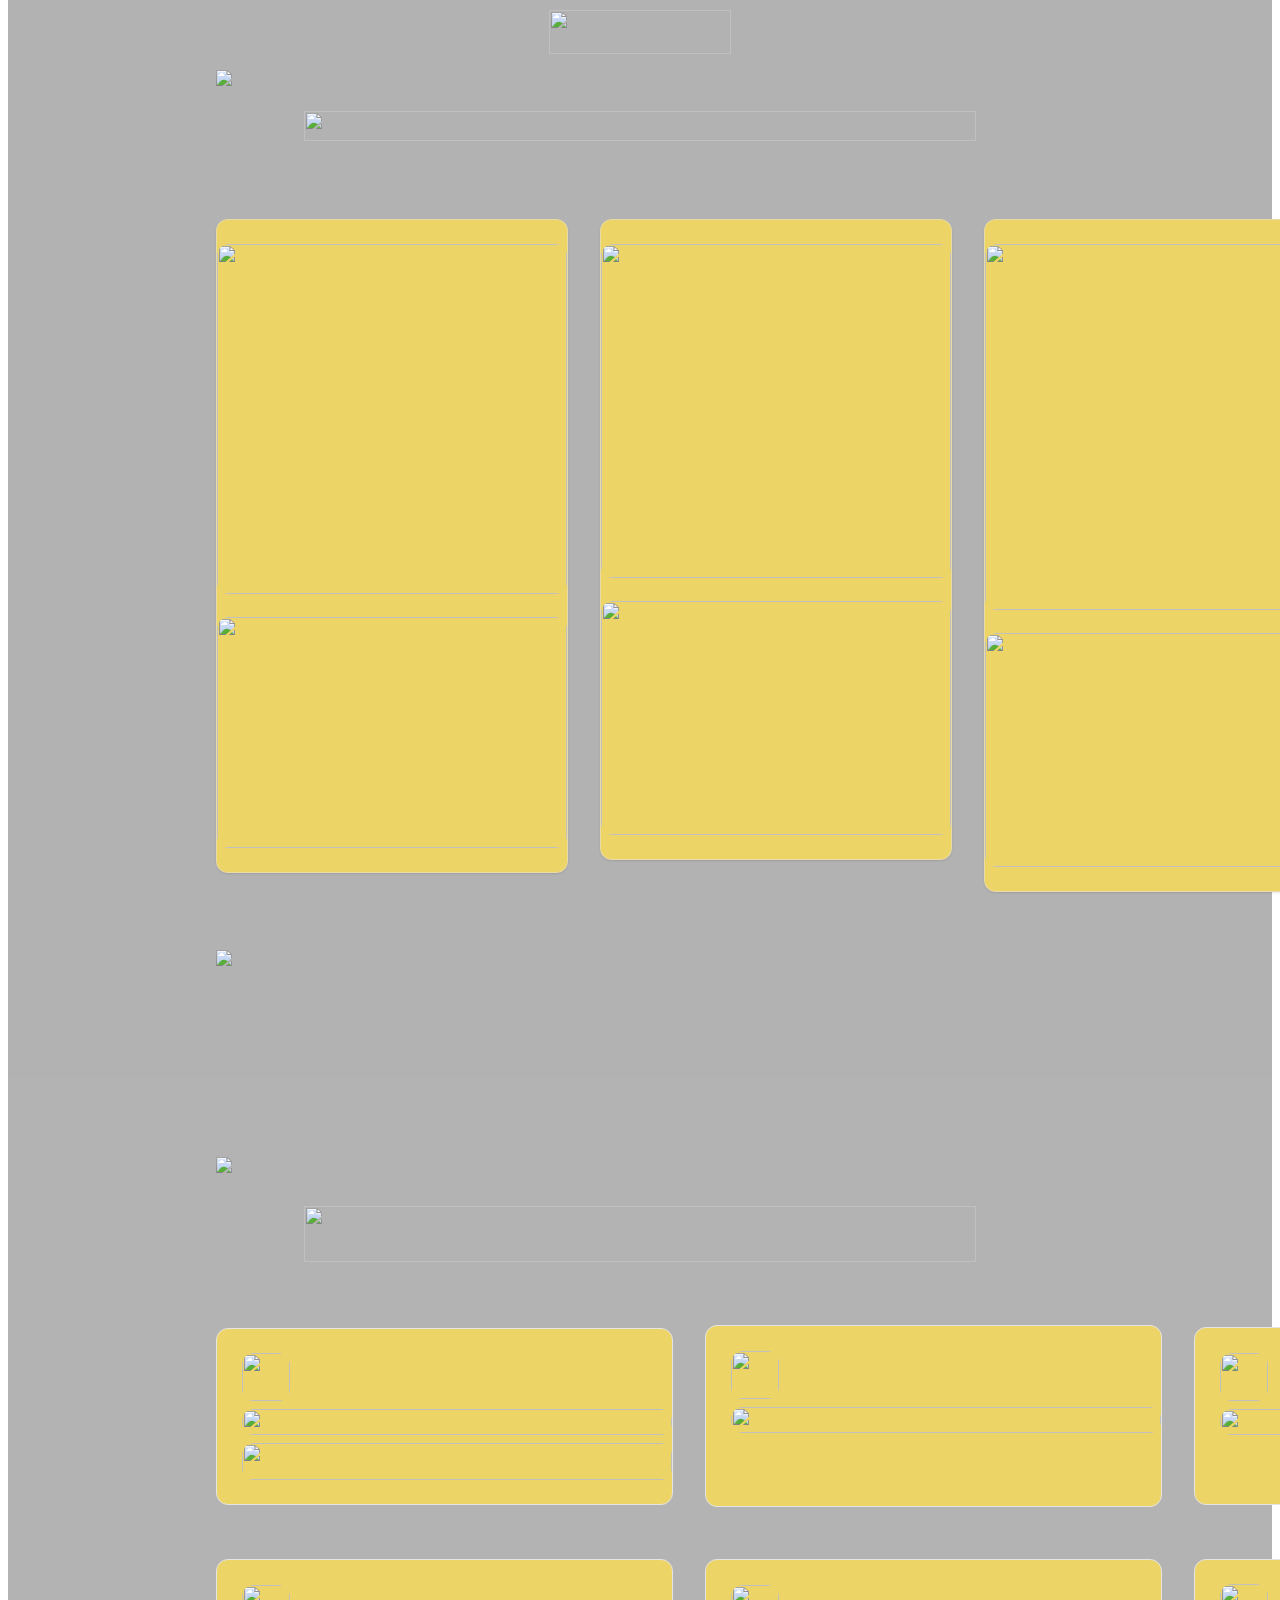
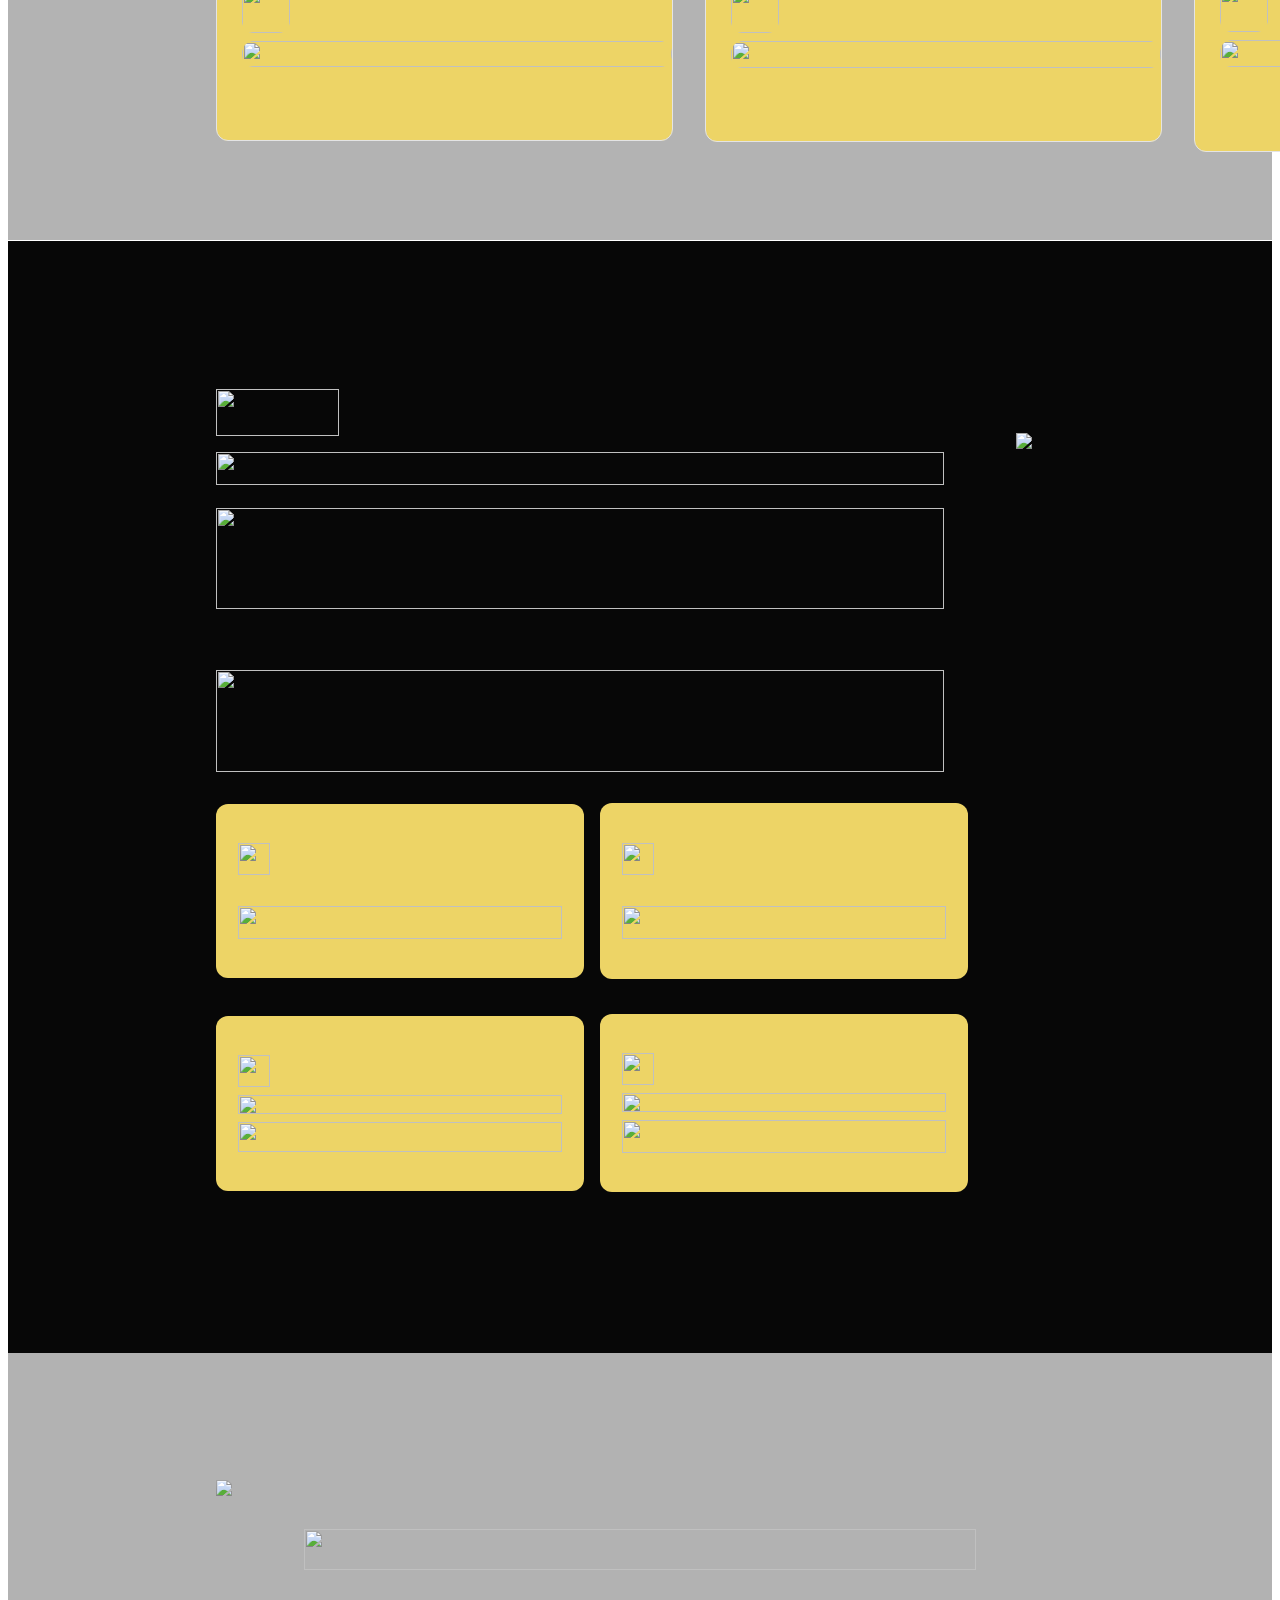
==== commit 1f78672b: "Add files via upload" ====
--- a/index.html
+++ b/index.html
@@ -1,170 +1,322 @@
-<!doctype html>
-<html lang="en" data-theme="dark">
-<head>
-    <meta charset="UTF-8">
-    <meta name="viewport" content="width=device-width, initial-scale=1.0">
-    <meta http-equiv="X-UA-Compatible" content="ie=edge">
-    <title>Adeniyi Martins — Portfolio</title>
-    <link rel="preconnect" href="https://fonts.googleapis.com">
-    <link rel="preconnect" href="https://fonts.gstatic.com" crossorigin>
-    <link href="https://fonts.googleapis.com/css2?family=Playfair+Display:ital,wght@0,400;0,700;1,400&family=Inter:wght@300;400;500&display=swap" rel="stylesheet">
-    <link rel="stylesheet" href="style.css">
-</head>
-
-<body>
-
-    <!-- NAV -->
-    <nav>
-        <div class="nav-logo">AM.</div>
-        <div class="nav-links">
-            <a href="#about">About</a>
-            <a href="#education">Education</a>
-            <a href="#projects">Projects</a>
-            <a href="#skills">Skills</a>
-            <a href="#contact">Contact</a>
-            <button class="theme-toggle" onclick="toggleTheme()" title="Toggle light/dark mode">🌙</button>
-        </div>
-    </nav>
-
-    <div class="site">
-
-        <!-- HERO -->
-        <div class="hero">
-            <img src="https://media.licdn.com/dms/image/v2/D4E03AQFNpOVsUFT-0g/profile-displayphoto-scale_200_200/B4EZ20vx0IHcAY-/0/1776853920278?e=2147483647&v=beta&t=OW7mKgy_zszp71xqgr5QCtLD7cv2jvzcrtsPskz2d_I" alt="Adeniyi Martins profile picture">
-            <div class="hero-text">
-                <h1>Adeniyi <em>Martins</em></h1>
-                <p>Computer Science · <a href="https://computing.ui.edu.ng/">Faculty of Computing</a>, <a href="https://ui.edu.ng/">University of Ibadan</a></p>
-                <div class="badges">
-                    <span class="badge">ACM Member</span>
-                    <span class="badge">ISIC Cardholder</span>
-                </div>
-            </div>
-        </div>
-
-        <!-- ABOUT -->
-        <section id="about">
-            <h2>About Me</h2>
-            <div class="about-text">
-                I'm a Computer Science student at the University of Ibadan with a passion for technology,
-                design, and building things that matter. Also skilled in frame interpolation, video/photo upscaling
-                and video editing with the use of After Effects. I'm an active member of the
-                ACM (Association for Computing Machinery), continuously growing my skills in software development and design.
-            </div>
-        </section>
-
-        <!-- EDUCATION -->
-        <section id="education">
-            <h2>Education</h2>
-            <ul>
-                <li>Seed of Life Nursery and Primary Schools</li>
-                <li>Oritamefa Baptist Model School</li>
-                <li>University of Ibadan — Computer Science</li>
-            </ul>
-        </section>
-
-        <!-- PROJECTS -->
-        <section id="projects">
-            <h2>Projects</h2>
-            <div class="projects-grid">
-                <div class="project-card">
-                    <div class="tag">HTML · CSS</div>
-                    <h4>Personal Portfolio</h4>
-                    <p>A responsive personal CV website built from scratch and hosted on GitHub Pages.</p>
-                </div>
-                <div class="project-card">
-                    <div class="tag">Python</div>
-                    <h4>Pomodoro App</h4>
-                    <p>A productivity timer app built with Python.</p>
-                </div>
-                <div class="project-card">
-                    <div class="tag">Python · API</div>
-                    <h4>ISS Tracker</h4>
-                    <p>Sends an email whenever the International Space Station passes nearby.</p>
-                </div>
-            </div>
-        </section>
-
-        <!-- SKILLS -->
-        <section id="skills">
-            <h2>Skills</h2>
-            <div class="skills-grid">
-                <div class="skill-card">
-                    <div class="skill-name">Data Analysis</div>
-                    <div class="skill-bar"><div class="skill-bar-fill" style="width:40%"></div></div>
-                </div>
-                <div class="skill-card">
-                    <div class="skill-name">Python</div>
-                    <div class="skill-bar"><div class="skill-bar-fill" style="width:80%"></div></div>
-                </div>
-                <div class="skill-card">
-                    <div class="skill-name">Windows Dev</div>
-                    <div class="skill-bar"><div class="skill-bar-fill" style="width:20%"></div></div>
-                </div>
-                <div class="skill-card">
-                    <div class="skill-name">Graphics Design</div>
-                    <div class="skill-bar"><div class="skill-bar-fill" style="width:20%"></div></div>
-                </div>
-                <div class="skill-card">
-                    <div class="skill-name">Motion Graphics</div>
-                    <div class="skill-bar"><div class="skill-bar-fill" style="width:80%"></div></div>
-                </div>
-                <div class="skill-card">
-                    <div class="skill-name">UI/UX</div>
-                    <div class="skill-bar"><div class="skill-bar-fill" style="width:20%"></div></div>
-                </div>
-            </div>
-        </section>
-
-        <!-- CONTACT -->
-        <section id="contact">
-            <h2>Contact Me</h2>
-            <div class="contact-info">
-                <p>LinkedIn: <a href="https://ng.linkedin.com/in/osemilore-adeniyi-64800a400">Martins Adeniyi</a></p>
-                <p>Phone: +234-9076145412</p>
-                <p>Email: <a href="mailto:adeniyim@acm.org">adeniyim@acm.org</a></p>
-            </div>
-
-            <form action="https://formspree.io/f/mkokevjd" method="POST" class="contact-form">
-                <div class="form-row">
-                    <div class="form-group">
-                        <label for="username">Your Name</label>
-                        <input type="text" id="username" name="username" placeholder="John Doe">
-                    </div>
-                    <div class="form-group">
-                        <label for="email">Your Email</label>
-                        <input type="email" id="email" name="email" placeholder="john@email.com">
-                    </div>
-                </div>
-                <div class="form-group">
-                    <label for="message">Your Message</label>
-                    <textarea id="message" name="message" rows="6" placeholder="Write your message here..."></textarea>
-                </div>
-                <input type="submit" value="Send Message" class="submit-btn">
-            </form>
-        </section>
-
-        <!-- FOOTER -->
-        <footer>
-            <span>© 2026 Adeniyi Martins</span>
-            <a href="mailto:adeniyim@acm.org">adeniyim@acm.org</a>
-        </footer>
-
-    </div>
-
-    <script>
-        function toggleTheme() {
-            const html = document.documentElement;
-            const btn = document.querySelector('.theme-toggle');
-            if (html.getAttribute('data-theme') === 'dark') {
-                html.setAttribute('data-theme', 'light');
-                btn.textContent = '🌙';
-            } else {
-                html.setAttribute('data-theme', 'dark');
-                btn.textContent = '☀️';
-            }
-        }
-    </script>
-
-</body>
-</html>
-
+<!DOCTYPE html>
+<html lang="en">
+<head>
+ <meta charset="UTF-8">
+ <meta name="viewport" content="width=device-width, initial-scale=1.0">
+ <title>Frame2</title>
+    <link rel="stylesheet" href="style.css">
+</head>
+<body>
+  <div class="contain">
+  <div class="column">
+   <div class="view">
+    <div class="column2">
+     <div class="box">
+     </div>
+     <div class="box2">
+     </div>
+    </div>
+   </div>
+   <div class="view2">
+    <img
+     src="https://storage.googleapis.com/tagjs-prod.appspot.com/v1/r8427koLH7/7qm2b9rw_expires_30_days.png"
+     class="image"
+    />
+   </div>
+   <div class="column3">
+    <div class="column4">
+     <div class="column5">
+      <img
+       src="https://storage.googleapis.com/tagjs-prod.appspot.com/v1/r8427koLH7/pwq1he93_expires_30_days.png"
+       class="image2"
+      />
+      <img
+       src="https://storage.googleapis.com/tagjs-prod.appspot.com/v1/r8427koLH7/bn31sjcm_expires_30_days.png"
+       class="image3"
+      />
+      <img
+       src="https://storage.googleapis.com/tagjs-prod.appspot.com/v1/r8427koLH7/tg5u5vs5_expires_30_days.png"
+       class="image4"
+      />
+     </div>
+     <div class="column6">
+      <img
+       src="https://storage.googleapis.com/tagjs-prod.appspot.com/v1/r8427koLH7/xveqb26h_expires_30_days.png"
+       class="image5"
+      />
+      <div class="row-view">
+       <div class="column7">
+        <img
+         src="https://storage.googleapis.com/tagjs-prod.appspot.com/v1/r8427koLH7/n6102jns_expires_30_days.png"
+         class="image6"
+        />
+        <img
+         src="https://storage.googleapis.com/tagjs-prod.appspot.com/v1/r8427koLH7/wkevtffx_expires_30_days.png"
+         class="image7"
+        />
+       </div>
+       <div class="column7">
+        <img
+         src="https://storage.googleapis.com/tagjs-prod.appspot.com/v1/r8427koLH7/883yf887_expires_30_days.png"
+         class="image8"
+        />
+        <img
+         src="https://storage.googleapis.com/tagjs-prod.appspot.com/v1/r8427koLH7/7typkmt1_expires_30_days.png"
+         class="image9"
+        />
+       </div>
+       <div class="column7">
+        <img
+         src="https://storage.googleapis.com/tagjs-prod.appspot.com/v1/r8427koLH7/peyd1q46_expires_30_days.png"
+         class="image10"
+        />
+        <img
+         src="https://storage.googleapis.com/tagjs-prod.appspot.com/v1/r8427koLH7/lpqvevvd_expires_30_days.png"
+         class="image9"
+        />
+       </div>
+       <div class="column7">
+        <img
+         src="https://storage.googleapis.com/tagjs-prod.appspot.com/v1/r8427koLH7/1zx7m3ro_expires_30_days.png"
+         class="image6"
+        />
+        <img
+         src="https://storage.googleapis.com/tagjs-prod.appspot.com/v1/r8427koLH7/utdzs39n_expires_30_days.png"
+         class="image9"
+        />
+       </div>
+      </div>
+     </div>
+     <img
+      src="https://storage.googleapis.com/tagjs-prod.appspot.com/v1/r8427koLH7/8gvdc4gu_expires_30_days.png"
+      class="image11"
+     />
+    </div>
+    <div class="column8">
+     <img
+      src="https://storage.googleapis.com/tagjs-prod.appspot.com/v1/r8427koLH7/kqb1nh4h_expires_30_days.png"
+      class="image12"
+     />
+     <img
+      src="https://storage.googleapis.com/tagjs-prod.appspot.com/v1/r8427koLH7/5u2urxqc_expires_30_days.png"
+      class="image13"
+     />
+     <div class="column9">
+      <div class="row-view2">
+       <div class="column10">
+        <img
+         src="https://storage.googleapis.com/tagjs-prod.appspot.com/v1/r8427koLH7/doq42jot_expires_30_days.png"
+         class="image14"
+        />
+        <img
+         src="https://storage.googleapis.com/tagjs-prod.appspot.com/v1/r8427koLH7/yt2eiled_expires_30_days.png"
+         class="image15"
+        />
+        <img
+         src="https://storage.googleapis.com/tagjs-prod.appspot.com/v1/r8427koLH7/6he2lnkr_expires_30_days.png"
+         class="image16"
+        />
+       </div>
+       <div class="column11">
+        <img
+         src="https://storage.googleapis.com/tagjs-prod.appspot.com/v1/r8427koLH7/j3sa4smc_expires_30_days.png"
+         class="image17"
+        />
+        <img
+         src="https://storage.googleapis.com/tagjs-prod.appspot.com/v1/r8427koLH7/ituthe6n_expires_30_days.png"
+         class="image18"
+        />
+        <img
+         src="https://storage.googleapis.com/tagjs-prod.appspot.com/v1/r8427koLH7/f7szqlsw_expires_30_days.png"
+         class="image19"
+        />
+       </div>
+       <div class="column11">
+        <img
+         src="https://storage.googleapis.com/tagjs-prod.appspot.com/v1/r8427koLH7/15491sy3_expires_30_days.png"
+         class="image17"
+        />
+        <img
+         src="https://storage.googleapis.com/tagjs-prod.appspot.com/v1/r8427koLH7/5se96b07_expires_30_days.png"
+         class="image18"
+        />
+        <img
+         src="https://storage.googleapis.com/tagjs-prod.appspot.com/v1/r8427koLH7/y3mfjmg9_expires_30_days.png"
+         class="image20"
+        />
+       </div>
+      </div>
+      <div class="row-view">
+       <div class="column11">
+        <img
+         src="https://storage.googleapis.com/tagjs-prod.appspot.com/v1/r8427koLH7/z8fujtut_expires_30_days.png"
+         class="image17"
+        />
+        <img
+         src="https://storage.googleapis.com/tagjs-prod.appspot.com/v1/r8427koLH7/07y9wvui_expires_30_days.png"
+         class="image18"
+        />
+        <img
+         src="https://storage.googleapis.com/tagjs-prod.appspot.com/v1/r8427koLH7/bp1xpg1m_expires_30_days.png"
+         class="image19"
+        />
+       </div>
+       <div class="column11">
+        <img
+         src="https://storage.googleapis.com/tagjs-prod.appspot.com/v1/r8427koLH7/t2jv0pu0_expires_30_days.png"
+         class="image17"
+        />
+        <img
+         src="https://storage.googleapis.com/tagjs-prod.appspot.com/v1/r8427koLH7/r9nwpf9z_expires_30_days.png"
+         class="image21"
+        />
+        <img
+         src="https://storage.googleapis.com/tagjs-prod.appspot.com/v1/r8427koLH7/dka3rppf_expires_30_days.png"
+         class="image19"
+        />
+       </div>
+       <div class="column12">
+        <img
+         src="https://storage.googleapis.com/tagjs-prod.appspot.com/v1/r8427koLH7/0gy8pux0_expires_30_days.png"
+         class="image14"
+        />
+        <img
+         src="https://storage.googleapis.com/tagjs-prod.appspot.com/v1/r8427koLH7/56v4zr9u_expires_30_days.png"
+         class="image22"
+        />
+        <div class="box3">
+        </div>
+       </div>
+      </div>
+     </div>
+    </div>
+   </div>
+   <div class="row-view3">
+    <div class="column13">
+     <img
+      src="https://storage.googleapis.com/tagjs-prod.appspot.com/v1/r8427koLH7/grpajr2c_expires_30_days.png"
+      class="image23"
+     />
+     <img
+      src="https://storage.googleapis.com/tagjs-prod.appspot.com/v1/r8427koLH7/3jaob7jg_expires_30_days.png"
+      class="image24"
+     />
+     <div class="column14">
+      <img
+       src="https://storage.googleapis.com/tagjs-prod.appspot.com/v1/r8427koLH7/ez3y0xrn_expires_30_days.png"
+       class="image25"
+      />
+      <div class="box4">
+      </div>
+      <img
+       src="https://storage.googleapis.com/tagjs-prod.appspot.com/v1/r8427koLH7/biymzsw2_expires_30_days.png"
+       class="image26"
+      />
+     </div>
+     <div class="column15">
+      <div class="row-view4">
+       <button class="button"
+        onclick="alert('Pressed!')"}>
+        <div class="column16">
+         <img
+          src="https://storage.googleapis.com/tagjs-prod.appspot.com/v1/r8427koLH7/abs3y6w3_expires_30_days.png"
+          class="image27"
+         />
+         <img
+          src="https://storage.googleapis.com/tagjs-prod.appspot.com/v1/r8427koLH7/8f2v4366_expires_30_days.png"
+          class="image28"
+         />
+         <img
+          src="https://storage.googleapis.com/tagjs-prod.appspot.com/v1/r8427koLH7/ixkapnaz_expires_30_days.png"
+          class="image29"
+         />
+        </div>
+       </button>
+       <button class="button"
+        onclick="alert('Pressed!')"}>
+        <div class="column17">
+         <img
+          src="https://storage.googleapis.com/tagjs-prod.appspot.com/v1/r8427koLH7/l6vl1o47_expires_30_days.png"
+          class="image27"
+         />
+         <img
+          src="https://storage.googleapis.com/tagjs-prod.appspot.com/v1/r8427koLH7/bfw0pzaa_expires_30_days.png"
+          class="image28"
+         />
+         <img
+          src="https://storage.googleapis.com/tagjs-prod.appspot.com/v1/r8427koLH7/v4ni6ikt_expires_30_days.png"
+          class="image29"
+         />
+        </div>
+       </button>
+      </div>
+      <div class="row-view4">
+       <button class="button"
+        onclick="alert('Pressed!')"}>
+        <div class="column16">
+         <img
+          src="https://storage.googleapis.com/tagjs-prod.appspot.com/v1/r8427koLH7/d460imyz_expires_30_days.png"
+          class="image27"
+         />
+         <img
+          src="https://storage.googleapis.com/tagjs-prod.appspot.com/v1/r8427koLH7/31luqz8i_expires_30_days.png"
+          class="image30"
+         />
+         <img
+          src="https://storage.googleapis.com/tagjs-prod.appspot.com/v1/r8427koLH7/r10rmxkw_expires_30_days.png"
+          class="image31"
+         />
+        </div>
+       </button>
+       <button class="button"
+        onclick="alert('Pressed!')"}>
+        <div class="column16">
+         <img
+          src="https://storage.googleapis.com/tagjs-prod.appspot.com/v1/r8427koLH7/r1qk9lx9_expires_30_days.png"
+          class="image27"
+         />
+         <img
+          src="https://storage.googleapis.com/tagjs-prod.appspot.com/v1/r8427koLH7/fdzeld7n_expires_30_days.png"
+          class="image30"
+         />
+         <img
+          src="https://storage.googleapis.com/tagjs-prod.appspot.com/v1/r8427koLH7/ehrgc241_expires_30_days.png"
+          class="image29"
+         />
+        </div>
+       </button>
+      </div>
+     </div>
+    </div>
+    <img
+     src="https://storage.googleapis.com/tagjs-prod.appspot.com/v1/r8427koLH7/j6o8g3tt_expires_30_days.png"
+     class="image32"
+    />
+   </div>
+   <div class="column18">
+    <div class="column19">
+     <img
+      src="https://storage.googleapis.com/tagjs-prod.appspot.com/v1/r8427koLH7/bo536ctm_expires_30_days.png"
+      class="image33"
+     />
+     <img
+      src="https://storage.googleapis.com/tagjs-prod.appspot.com/v1/r8427koLH7/p8l4ee7b_expires_30_days.png"
+      class="image34"
+     />
+     <img
+      src="https://storage.googleapis.com/tagjs-prod.appspot.com/v1/r8427koLH7/c4tloj4r_expires_30_days.png"
+      class="image35"
+     />
+    </div>
+    <div class="view3">
+     <div class="row-view5">
+      <img
+       src="https://storage.googleapis.com/tagjs-prod.appspot.com/v1/r8427koLH7/w1jdauuc_expires_30_days.png"
+       class="image33"
+      />
+      <img
+       src="https://storage.googleapis.com/tagjs-prod.appspot.com/v1/r8427koLH7/mra7xy6u_expires_30_days.png"
+       class="image36"
+      />
+     </div>
+    </div>
--- a/style.css
+++ b/style.css
@@ -1,436 +1,528 @@
-@import url('https://fonts.googleapis.com/css2?family=Playfair+Display:ital,wght@0,400;0,700;1,400&family=Inter:wght@300;400;500&display=swap');
-
-* {
-    margin: 0;
-    padding: 0;
-    box-sizing: border-box;
-}
-
-/* ── DARK MODE (default) ── */
-[data-theme="dark"] {
-    --bg:           #0a0a0f;
-    --bg-card:      #0f0a1e;
-    --border:       #2a1f40;
-    --border-sub:   #14102a;
-    --accent:       #b48aff;
-    --accent-mid:   #5c3d9e;
-    --accent-dim:   #3d2a6e;
-    --accent-faint: #1a0f2e;
-    --text-head:    #e8e0f5;
-    --text-body:    #c9c3d8;
-    --text-muted:   #a89ec0;
-    --text-dim:     #7a6e90;
-    --text-faint:   #4a3a6e;
-    --nav-bg:       #0a0a0f;
-}
-
-/* ── LIGHT MODE ── */
-[data-theme="light"] {
-    --bg:           #f5f3ff;
-    --bg-card:      #ffffff;
-    --border:       #d8cff0;
-    --border-sub:   #ede8fa;
-    --accent:       #6d28d9;
-    --accent-mid:   #7c3aed;
-    --accent-dim:   #a78bfa;
-    --accent-faint: #ede9fe;
-    --text-head:    #1e0a3c;
-    --text-body:    #2d1f4a;
-    --text-muted:   #4b3a72;
-    --text-dim:     #6d5a9e;
-    --text-faint:   #9b89c4;
-    --nav-bg:       #f5f3ff;
-}
-
-body {
-    font-family: 'Inter', sans-serif;
-    background: var(--bg);
-    color: var(--text-body);
-    font-size: 14px;
-    line-height: 1.8;
-    transition: background 0.3s, color 0.3s;
-}
-
-/* ── NAV ── */
-nav {
-    display: flex;
-    justify-content: space-between;
-    align-items: center;
-    padding: 1.2rem 2rem;
-    border-bottom: 0.5px solid var(--border);
-    position: sticky;
-    top: 0;
-    background: var(--nav-bg);
-    z-index: 100;
-    transition: background 0.3s, border-color 0.3s;
-}
-
-.nav-logo {
-    font-family: 'Playfair Display', serif;
-    font-size: 1.2rem;
-    color: var(--accent);
-    letter-spacing: 0.05em;
-}
-
-.nav-links {
-    display: flex;
-    align-items: center;
-    gap: 2rem;
-}
-
-.nav-links a {
-    color: var(--text-dim);
-    text-decoration: none;
-    font-size: 11px;
-    letter-spacing: 0.1em;
-    text-transform: uppercase;
-    transition: color 0.2s;
-}
-
-.nav-links a:hover {
-    color: var(--accent);
-}
-
-/* ── THEME TOGGLE BUTTON ── */
-.theme-toggle {
-    background: var(--accent-faint);
-    border: 0.5px solid var(--border);
-    border-radius: 20px;
-    padding: 4px 10px;
-    cursor: pointer;
-    font-size: 14px;
-    transition: background 0.2s;
-    line-height: 1;
-}
-
-.theme-toggle:hover {
-    background: var(--border);
-}
-
-/* ── LAYOUT ── */
-.site {
-    max-width: 820px;
-    margin: 0 auto;
-    padding: 3rem 2rem;
-}
-
-/* ── HERO ── */
-.hero {
-    display: flex;
-    align-items: center;
-    gap: 2.5rem;
-    margin-bottom: 4rem;
-    padding-bottom: 3rem;
-    border-bottom: 0.5px dotted var(--border);
-}
-
-.hero img {
-    width: 120px;
-    height: 120px;
-    border-radius: 50%;
-    object-fit: cover;
-    border: 2px solid var(--accent-mid);
-    flex-shrink: 0;
-}
-
-.hero h1 {
-    font-family: 'Playfair Display', serif;
-    font-size: 2.4rem;
-    color: var(--text-head);
-    line-height: 1.1;
-    margin-bottom: 0.5rem;
-}
-
-.hero h1 em {
-    font-style: italic;
-    color: var(--accent);
-}
-
-.hero-text p {
-    color: var(--text-dim);
-    font-size: 13px;
-    margin-bottom: 0.3rem;
-}
-
-.hero-text a {
-    color: var(--accent);
-    text-decoration: none;
-    border-bottom: 1px dotted var(--accent-mid);
-}
-
-/* ── BADGES ── */
-.badges {
-    display: flex;
-    gap: 8px;
-    margin-top: 1rem;
-    flex-wrap: wrap;
-}
-
-.badge {
-    font-size: 10px;
-    font-weight: 500;
-    padding: 3px 10px;
-    border-radius: 20px;
-    background: var(--accent-faint);
-    color: var(--accent);
-    border: 0.5px solid var(--accent-dim);
-    letter-spacing: 0.06em;
-    text-transform: uppercase;
-}
-
-/* ── SECTIONS ── */
-section {
-    margin-bottom: 3.5rem;
-}
-
-h2 {
-    font-family: 'Playfair Display', serif;
-    font-size: 1.3rem;
-    color: var(--text-head);
-    margin-bottom: 1.5rem;
-    display: flex;
-    align-items: center;
-    gap: 12px;
-}
-
-h2::after {
-    content: '';
-    flex: 1;
-    border-top: 1px dotted var(--border);
-}
-
-/* ── ABOUT ── */
-.about-text {
-    background: var(--bg-card);
-    border: 0.5px solid var(--border);
-    border-left: 3px solid var(--accent-mid);
-    border-radius: 0 8px 8px 0;
-    padding: 1.2rem 1.5rem;
-    color: var(--text-muted);
-    font-size: 14px;
-    line-height: 1.9;
-    transition: background 0.3s;
-}
-
-/* ── EDUCATION ── */
-ul {
-    list-style: none;
-}
-
-ul li {
-    padding: 8px 0 8px 1.5rem;
-    position: relative;
-    font-size: 13px;
-    color: var(--text-muted);
-    border-bottom: 0.5px solid var(--border-sub);
-}
-
-ul li::before {
-    content: '◆';
-    position: absolute;
-    left: 0;
-    color: var(--accent-dim);
-    font-size: 8px;
-    top: 13px;
-}
-
-/* ── PROJECTS ── */
-.projects-grid {
-    display: grid;
-    grid-template-columns: repeat(auto-fit, minmax(220px, 1fr));
-    gap: 12px;
-}
-
-.project-card {
-    background: var(--bg-card);
-    border: 0.5px solid var(--border);
-    border-radius: 10px;
-    padding: 1.2rem;
-    transition: border-color 0.2s, background 0.3s;
-}
-
-.project-card:hover {
-    border-color: var(--accent-mid);
-}
-
-.project-card .tag {
-    font-size: 10px;
-    color: var(--accent);
-    text-transform: uppercase;
-    letter-spacing: 0.08em;
-    margin-bottom: 0.5rem;
-}
-
-.project-card h4 {
-    font-family: 'Playfair Display', serif;
-    color: var(--text-head);
-    font-size: 1rem;
-    margin-bottom: 0.4rem;
-}
-
-.project-card p {
-    color: var(--text-dim);
-    font-size: 12px;
-    line-height: 1.6;
-}
-
-/* ── SKILLS ── */
-.skills-grid {
-    display: grid;
-    grid-template-columns: repeat(auto-fit, minmax(160px, 1fr));
-    gap: 10px;
-}
-
-.skill-card {
-    background: var(--bg-card);
-    border: 0.5px solid var(--border);
-    border-radius: 8px;
-    padding: 12px 14px;
-    transition: background 0.3s;
-}
-
-.skill-name {
-    font-weight: 500;
-    color: var(--text-body);
-    font-size: 13px;
-    margin-bottom: 8px;
-}
-
-.skill-bar {
-    height: 3px;
-    background: var(--accent-faint);
-    border-radius: 2px;
-    overflow: hidden;
-}
-
-.skill-bar-fill {
-    height: 100%;
-    background: linear-gradient(90deg, var(--accent-dim), var(--accent));
-    border-radius: 2px;
-}
-
-/* ── CONTACT ── */
-.contact-info {
-    margin-bottom: 1.5rem;
-    display: flex;
-    flex-direction: column;
-    gap: 6px;
-}
-
-.contact-info p {
-    font-size: 13px;
-    color: var(--text-muted);
-}
-
-.contact-info a {
-    color: var(--accent);
-    text-decoration: none;
-}
-
-.contact-form {
-    display: flex;
-    flex-direction: column;
-    gap: 12px;
-}
-
-.form-row {
-    display: grid;
-    grid-template-columns: 1fr 1fr;
-    gap: 12px;
-}
-
-.form-group {
-    display: flex;
-    flex-direction: column;
-    gap: 6px;
-}
-
-.form-group label {
-    font-size: 11px;
-    color: var(--text-faint);
-    text-transform: uppercase;
-    letter-spacing: 0.08em;
-}
-
-.form-group input,
-.form-group textarea {
-    background: var(--bg-card);
-    border: 0.5px solid var(--border);
-    border-radius: 6px;
-    padding: 10px 14px;
-    color: var(--text-body);
-    font-family: 'Inter', sans-serif;
-    font-size: 13px;
-    outline: none;
-    transition: border-color 0.2s, background 0.3s;
-    width: 100%;
-}
-
-.form-group input::placeholder,
-.form-group textarea::placeholder {
-    color: var(--text-faint);
-}
-
-.form-group input:focus,
-.form-group textarea:focus {
-    border-color: var(--accent-mid);
-}
-
-.form-group textarea {
-    resize: vertical;
-}
-
-.submit-btn {
-    align-self: flex-start;
-    padding: 10px 28px;
-    background: var(--accent-mid);
-    color: #fff;
-    border: none;
-    border-radius: 6px;
-    font-size: 13px;
-    font-weight: 500;
-    cursor: pointer;
-    font-family: 'Inter', sans-serif;
-    transition: background 0.2s;
-}
-
-.submit-btn:hover {
-    background: var(--accent);
-}
-
-/* ── FOOTER ── */
-footer {
-    margin-top: 4rem;
-    padding-top: 1.5rem;
-    border-top: 0.5px dotted var(--border);
-    display: flex;
-    justify-content: space-between;
-    align-items: center;
-    font-size: 11px;
-    color: var(--text-faint);
-}
-
-footer a {
-    color: var(--accent-mid);
-    text-decoration: none;
-}
-
-/* ── RESPONSIVE ── */
-@media (max-width: 600px) {
-    .hero {
-        flex-direction: column;
-        text-align: center;
-    }
-
-    .badges {
-        justify-content: center;
-    }
-
-    .form-row {
-        grid-template-columns: 1fr;
-    }
-
-    .nav-links {
-        gap: 1rem;
-    }
-}
+body {
+   font-family: system-ui;
+  }
+  .box {
+   height: 20px;
+   align-self: stretch;
+  }
+  .box2 {
+   height: 43px;
+   align-self: stretch;
+  }
+  .box3 {
+   height: 52px;
+   align-self: stretch;
+   margin-left: 25px;
+  }
+  .box4 {
+   height: 30px;
+   align-self: stretch;
+   margin-bottom: 16px;
+  }
+  .button {
+   flex-shrink: 0;
+   display: flex;
+   flex-direction: column;
+   align-items: center;
+   background: #EDD466;
+   border-radius: 12px;
+   border: none;
+   padding-top: 24px;
+   padding-bottom: 24px;
+   text-align: left;
+  }
+  .column {
+   align-self: stretch;
+   padding-bottom: 1px;
+  }
+  .column2 {
+   align-self: stretch;
+   display: flex;
+   flex-direction: column;
+   gap: 16px;
+  }
+  .column3 {
+   align-self: stretch;
+   margin-bottom: 1px;
+  }
+  .column4 {
+   align-self: stretch;
+   display: flex;
+   flex-direction: column;
+   background: #0000004D;
+   padding: 96px 208px;
+  }
+  .column5 {
+   align-self: stretch;
+   display: flex;
+   flex-direction: column;
+   align-items: center;
+   padding-top: 1px;
+   margin-bottom: 47px;
+   gap: 16px;
+  }
+  .column6 {
+   align-self: stretch;
+   display: flex;
+   flex-direction: column;
+   align-items: center;
+   padding-bottom: 9px;
+   margin-bottom: 49px;
+   gap: 30px;
+  }
+  .column7 {
+   flex: 1;
+   display: flex;
+   flex-direction: column;
+   align-items: center;
+   background: #EDD466;
+   border-radius: 12px;
+   border: 1px solid #E4E4E480;
+   padding-top: 24px;
+   padding-bottom: 24px;
+   gap: 23px;
+   box-shadow: 0px 1px 2px #0000001A;
+  }
+  .column8 {
+   align-self: stretch;
+   display: flex;
+   flex-direction: column;
+   align-items: center;
+   background: #0505054D;
+   padding: 79px 192px;
+  }
+  .column9 {
+   align-self: stretch;
+   display: flex;
+   flex-direction: column;
+   padding-bottom: 9px;
+   margin-left: 16px;
+   margin-right: 16px;
+   gap: 52px;
+  }
+  .column10 {
+   flex: 1;
+   display: flex;
+   flex-direction: column;
+   align-items: flex-start;
+   background: #EDD466;
+   border-radius: 12px;
+   border: 1px solid #E4E4E4;
+   padding-top: 24px;
+   padding-bottom: 24px;
+   gap: 8px;
+  }
+  .column11 {
+   flex: 1;
+   display: flex;
+   flex-direction: column;
+   align-items: flex-start;
+   background: #EDD466;
+   border-radius: 12px;
+   border: 1px solid #E4E4E4;
+   padding-top: 25px;
+  }
+  .column12 {
+   flex: 1;
+   display: flex;
+   flex-direction: column;
+   align-items: flex-start;
+   background: #EDD466;
+   border-radius: 12px;
+   border: 1px solid #E4E4E4;
+   padding-top: 24px;
+   padding-bottom: 24px;
+   padding-right: 25px;
+   gap: 8px;
+  }
+  .column13 {
+   flex: 1;
+   display: flex;
+   flex-direction: column;
+   align-items: flex-start;
+   padding-top: 2px;
+  }
+  .column14 {
+   align-self: stretch;
+   display: flex;
+   flex-direction: column;
+   align-items: flex-start;
+   padding-top: 8px;
+   margin-bottom: 16px;
+  }
+  .column15 {
+   align-self: stretch;
+   display: flex;
+   flex-direction: column;
+   padding-top: 15px;
+   padding-bottom: 15px;
+   gap: 35px;
+  }
+  .column16 {
+   display: flex;
+   flex-direction: column;
+   align-items: flex-start;
+   padding: 15px 16px;
+   gap: 8px;
+  }
+  .column17 {
+   display: flex;
+   flex-direction: column;
+   align-items: flex-start;
+   padding: 16px;
+   gap: 8px;
+  }
+  .column18 {
+   align-self: stretch;
+   display: flex;
+   flex-direction: column;
+   background: #0000004D;
+   padding: 95px 208px;
+   margin-bottom: 1px;
+   gap: 48px;
+  }
+  .column19 {
+   align-self: stretch;
+   display: flex;
+   flex-direction: column;
+   align-items: center;
+   padding-top: 2px;
+   gap: 16px;
+  }
+  .column20 {
+   align-self: stretch;
+   display: flex;
+   flex-direction: column;
+   background: #000000;
+   padding: 95px 208px;
+   gap: 48px;
+  }
+  .contain {
+   display: flex;
+   flex-direction: column;
+   background: #FFFFFF;
+  }
+  .image {
+   height: 1200px;
+   align-self: stretch;
+   object-fit: fill;
+  }
+  .image2 {
+   width: 182px;
+   height: 44px;
+   object-fit: fill;
+  }
+  .image3 {
+   height: 25px;
+   align-self: stretch;
+   object-fit: fill;
+  }
+  .image4 {
+   width: 672px;
+   height: 30px;
+   object-fit: fill;
+  }
+  .image5 {
+   width: 180px;
+   height: 1px;
+   object-fit: fill;
+  }
+  .image6 {
+   border-radius: 12px;
+   width: 350px;
+   height: 350px;
+   object-fit: fill;
+  }
+  .image7 {
+   border-radius: 12px;
+   width: 350px;
+   height: 231px;
+   object-fit: fill;
+  }
+  .image8 {
+   border-radius: 12px;
+   width: 350px;
+   height: 334px;
+   object-fit: fill;
+  }
+  .image9 {
+   border-radius: 12px;
+   width: 350px;
+   height: 234px;
+   object-fit: fill;
+  }
+  .image10 {
+   border-radius: 12px;
+   width: 350px;
+   height: 366px;
+   object-fit: fill;
+  }
+  .image11 {
+   height: 32px;
+   align-self: stretch;
+   object-fit: fill;
+  }
+  .image12 {
+   height: 33px;
+   margin-bottom: 16px;
+   margin-left: 16px;
+   margin-right: 16px;
+   align-self: stretch;
+   object-fit: fill;
+  }
+  .image13 {
+   width: 672px;
+   height: 56px;
+   margin-bottom: 63px;
+   object-fit: fill;
+  }
+  .image14 {
+   border-radius: 12px;
+   width: 48px;
+   height: 48px;
+   margin-left: 25px;
+   object-fit: fill;
+  }
+  .image15 {
+   border-radius: 12px;
+   width: 430px;
+   height: 26px;
+   margin-left: 25px;
+   object-fit: fill;
+  }
+  .image16 {
+   border-radius: 12px;
+   width: 430px;
+   height: 37px;
+   margin-left: 25px;
+   object-fit: fill;
+  }
+  .image17 {
+   border-radius: 12px;
+   width: 48px;
+   height: 48px;
+   margin-bottom: 8px;
+   margin-left: 25px;
+   object-fit: fill;
+  }
+  .image18 {
+   border-radius: 12px;
+   width: 430px;
+   height: 26px;
+   margin-bottom: 8px;
+   margin-left: 25px;
+   object-fit: fill;
+  }
+  .image19 {
+   border-radius: 12px;
+   width: 430px;
+   height: 15px;
+   margin-bottom: 50px;
+   margin-left: 25px;
+   object-fit: fill;
+  }
+  .image20 {
+   border-radius: 12px;
+   width: 430px;
+   height: 11px;
+   margin-bottom: 50px;
+   margin-left: 25px;
+   object-fit: fill;
+  }
+  .image21 {
+   border-radius: 12px;
+   width: 430px;
+   height: 27px;
+   margin-bottom: 8px;
+   margin-left: 25px;
+   object-fit: fill;
+  }
+  .image22 {
+   border-radius: 12px;
+   width: 430px;
+   height: 27px;
+   margin-left: 25px;
+   object-fit: fill;
+  }
+  .image23 {
+   width: 123px;
+   height: 47px;
+   margin-bottom: 16px;
+   object-fit: fill;
+  }
+  .image24 {
+   width: 728px;
+   height: 33px;
+   margin-bottom: 15px;
+   object-fit: fill;
+  }
+  .image25 {
+   width: 728px;
+   height: 101px;
+   margin-bottom: 15px;
+   object-fit: fill;
+  }
+  .image26 {
+   width: 728px;
+   height: 102px;
+   object-fit: fill;
+  }
+  .image27 {
+   width: 32px;
+   height: 32px;
+   object-fit: fill;
+  }
+  .image28 {
+   width: 324px;
+   height: 15px;
+   object-fit: fill;
+  }
+  .image29 {
+   width: 324px;
+   height: 33px;
+   object-fit: fill;
+  }
+  .image30 {
+   width: 324px;
+   height: 19px;
+   object-fit: fill;
+  }
+  .image31 {
+   width: 324px;
+   height: 30px;
+   object-fit: fill;
+  }
+  .image32 {
+   height: 728px;
+   flex: 1;
+   object-fit: fill;
+  }
+  .image33 {
+   width: 121px;
+   height: 14px;
+   object-fit: fill;
+  }
+  .image34 {
+   height: 33px;
+   align-self: stretch;
+   object-fit: fill;
+  }
+  .image35 {
+   width: 672px;
+   height: 41px;
+   object-fit: fill;
+  }
+  .image36 {
+   width: 15px;
+   height: 15px;
+   object-fit: fill;
+  }
+  .image37 {
+   height: 231px;
+   flex: 1;
+   object-fit: fill;
+  }
+  .image38 {
+   height: 235px;
+   flex: 1;
+   object-fit: fill;
+  }
+  .image39 {
+   height: 237px;
+   flex: 1;
+   object-fit: fill;
+  }
+  .image40 {
+   border-radius: 6px;
+   width: 16px;
+   height: 16px;
+   object-fit: fill;
+  }
+  .image41 {
+   border-radius: 6px;
+   width: 140px;
+   height: 13px;
+   object-fit: fill;
+  }
+  .image42 {
+   width: 138px;
+   height: 32px;
+   object-fit: fill;
+  }
+  .image43 {
+   height: 26px;
+   align-self: stretch;
+   object-fit: fill;
+  }
+  .image44 {
+   width: 672px;
+   height: 45px;
+   object-fit: fill;
+  }
+  .row-view {
+   align-self: stretch;
+   display: flex;
+   align-items: flex-start;
+   gap: 32px;
+  }
+  .row-view2 {
+   align-self: stretch;
+   display: flex;
+   align-items: center;
+   gap: 32px;
+  }
+  .row-view3 {
+   align-self: stretch;
+   display: flex;
+   align-items: center;
+   background: #070707;
+   padding: 146px 208px;
+   gap: 48px;
+  }
+  .row-view4 {
+   align-self: stretch;
+   display: flex;
+   justify-content: center;
+   align-items: center;
+   gap: 16px;
+  }
+  .row-view5 {
+   display: flex;
+   align-items: center;
+   gap: 8px;
+  }
+  .row-view6 {
+   align-self: stretch;
+   display: flex;
+   align-items: flex-start;
+   padding-bottom: 28px;
+   gap: 24px;
+  }
+  .row-view7 {
+   display: flex;
+   align-items: center;
+   background: #D76C37;
+   border-radius: 6px;
+   padding: 10px 16px;
+   gap: 16px;
+   box-shadow: 0px 1px 2px #0000000D;
+  }
+  .view {
+   align-self: stretch;
+   background: #000000;
+   padding: 112px 224px;
+   margin-bottom: 1px;
+  }
+  .view2 {
+   align-self: stretch;
+   display: flex;
+   flex-direction: column;
+   background: #FFFFFF;
+   margin-bottom: 1px;
+  }
+  .view3 {
+   align-self: stretch;
+   display: flex;
+   flex-direction: column;
+   align-items: center;
+  }
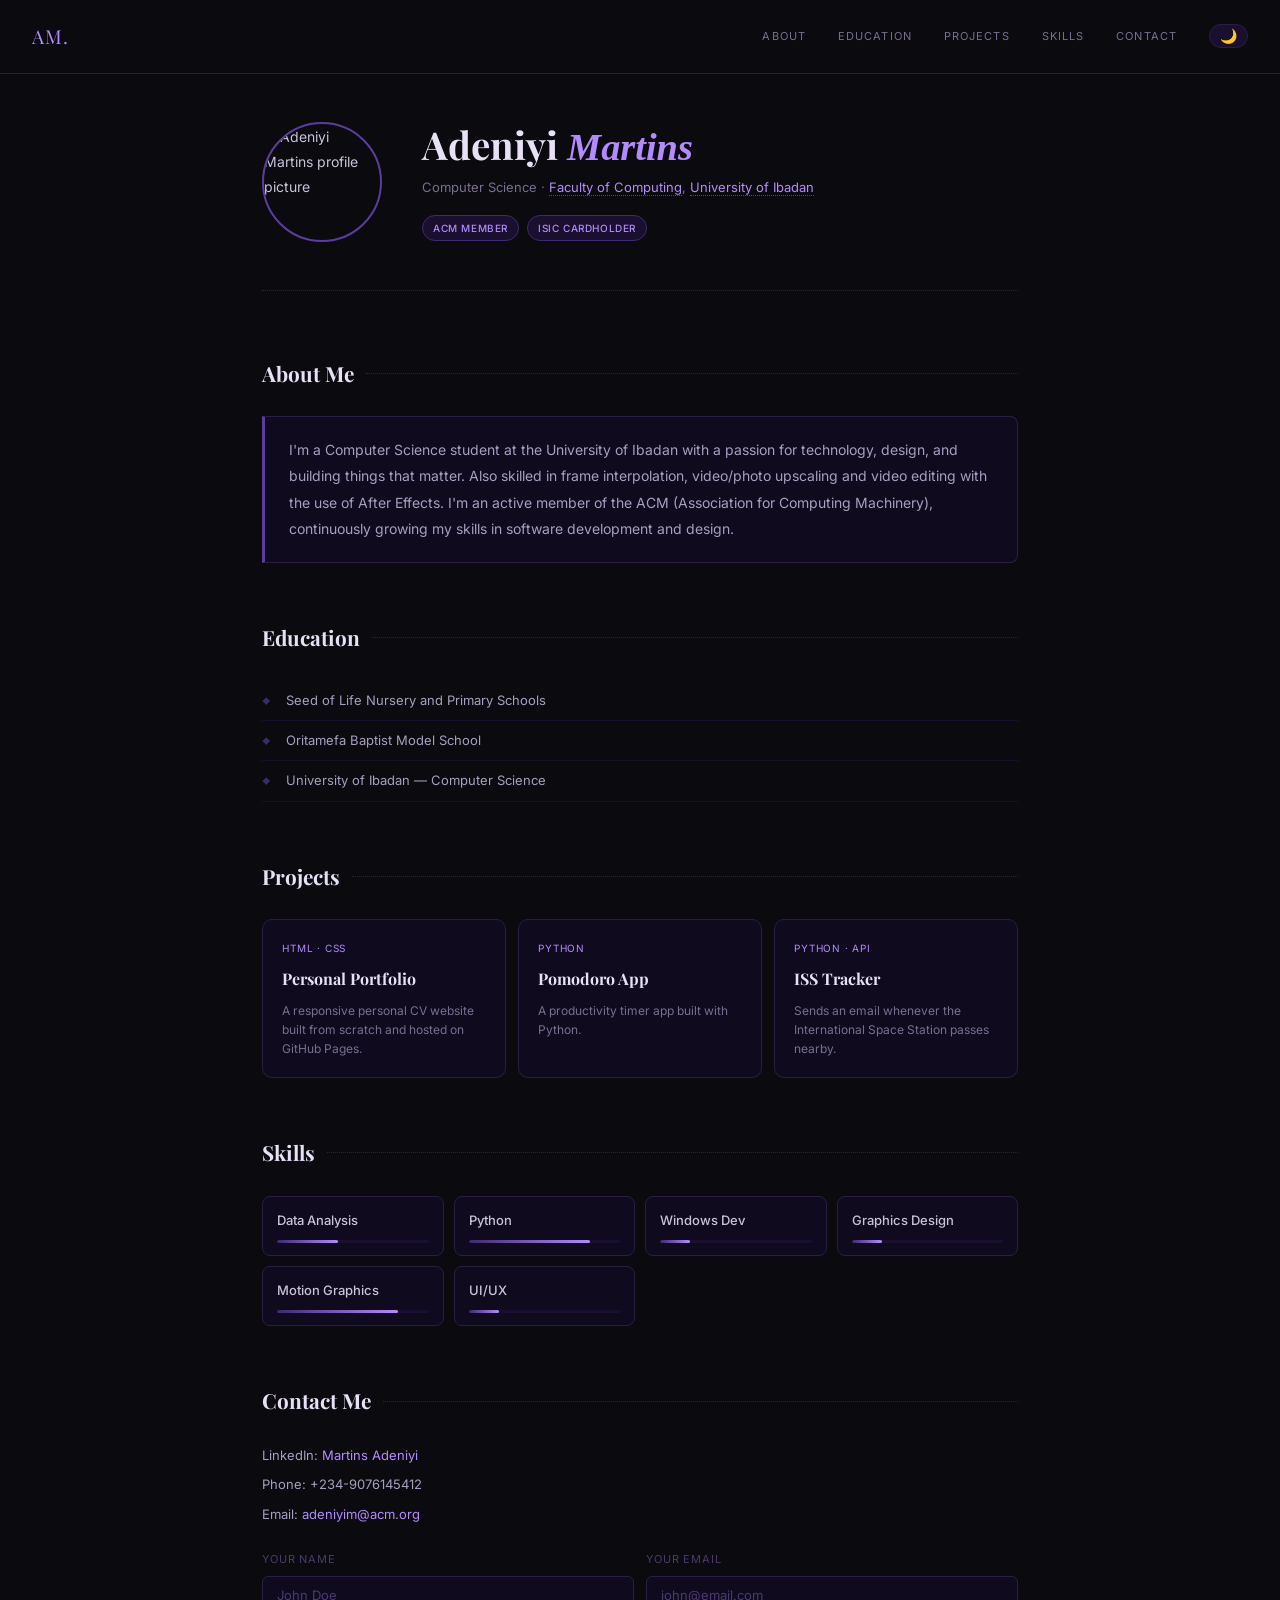
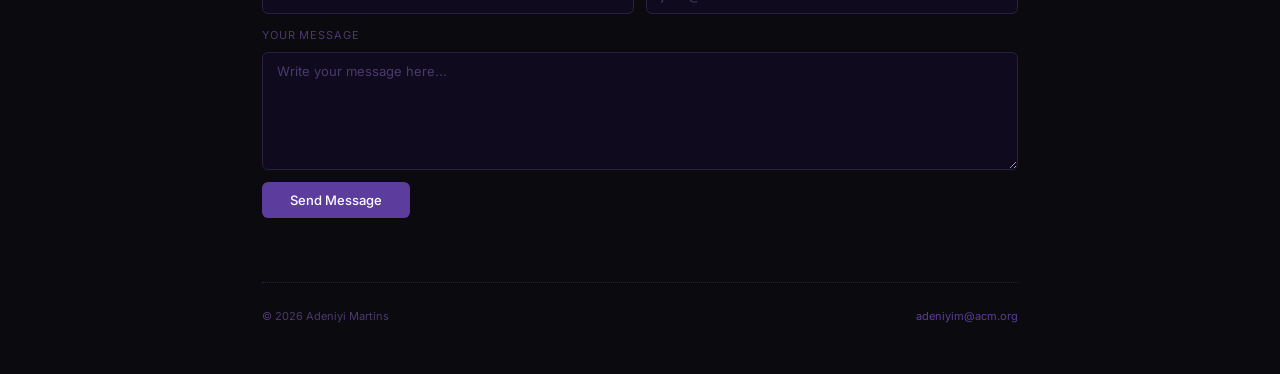
==== commit 26c6c166: "Add files via upload" ====
--- a/index.html
+++ b/index.html
@@ -1,322 +1,169 @@
-<!DOCTYPE html>
-<html lang="en">
-<head>
- <meta charset="UTF-8">
- <meta name="viewport" content="width=device-width, initial-scale=1.0">
- <title>Frame2</title>
-    <link rel="stylesheet" href="style.css">
-</head>
-<body>
-  <div class="contain">
-  <div class="column">
-   <div class="view">
-    <div class="column2">
-     <div class="box">
-     </div>
-     <div class="box2">
-     </div>
-    </div>
-   </div>
-   <div class="view2">
-    <img
-     src="https://storage.googleapis.com/tagjs-prod.appspot.com/v1/r8427koLH7/7qm2b9rw_expires_30_days.png"
-     class="image"
-    />
-   </div>
-   <div class="column3">
-    <div class="column4">
-     <div class="column5">
-      <img
-       src="https://storage.googleapis.com/tagjs-prod.appspot.com/v1/r8427koLH7/pwq1he93_expires_30_days.png"
-       class="image2"
-      />
-      <img
-       src="https://storage.googleapis.com/tagjs-prod.appspot.com/v1/r8427koLH7/bn31sjcm_expires_30_days.png"
-       class="image3"
-      />
-      <img
-       src="https://storage.googleapis.com/tagjs-prod.appspot.com/v1/r8427koLH7/tg5u5vs5_expires_30_days.png"
-       class="image4"
-      />
-     </div>
-     <div class="column6">
-      <img
-       src="https://storage.googleapis.com/tagjs-prod.appspot.com/v1/r8427koLH7/xveqb26h_expires_30_days.png"
-       class="image5"
-      />
-      <div class="row-view">
-       <div class="column7">
-        <img
-         src="https://storage.googleapis.com/tagjs-prod.appspot.com/v1/r8427koLH7/n6102jns_expires_30_days.png"
-         class="image6"
-        />
-        <img
-         src="https://storage.googleapis.com/tagjs-prod.appspot.com/v1/r8427koLH7/wkevtffx_expires_30_days.png"
-         class="image7"
-        />
-       </div>
-       <div class="column7">
-        <img
-         src="https://storage.googleapis.com/tagjs-prod.appspot.com/v1/r8427koLH7/883yf887_expires_30_days.png"
-         class="image8"
-        />
-        <img
-         src="https://storage.googleapis.com/tagjs-prod.appspot.com/v1/r8427koLH7/7typkmt1_expires_30_days.png"
-         class="image9"
-        />
-       </div>
-       <div class="column7">
-        <img
-         src="https://storage.googleapis.com/tagjs-prod.appspot.com/v1/r8427koLH7/peyd1q46_expires_30_days.png"
-         class="image10"
-        />
-        <img
-         src="https://storage.googleapis.com/tagjs-prod.appspot.com/v1/r8427koLH7/lpqvevvd_expires_30_days.png"
-         class="image9"
-        />
-       </div>
-       <div class="column7">
-        <img
-         src="https://storage.googleapis.com/tagjs-prod.appspot.com/v1/r8427koLH7/1zx7m3ro_expires_30_days.png"
-         class="image6"
-        />
-        <img
-         src="https://storage.googleapis.com/tagjs-prod.appspot.com/v1/r8427koLH7/utdzs39n_expires_30_days.png"
-         class="image9"
-        />
-       </div>
-      </div>
-     </div>
-     <img
-      src="https://storage.googleapis.com/tagjs-prod.appspot.com/v1/r8427koLH7/8gvdc4gu_expires_30_days.png"
-      class="image11"
-     />
-    </div>
-    <div class="column8">
-     <img
-      src="https://storage.googleapis.com/tagjs-prod.appspot.com/v1/r8427koLH7/kqb1nh4h_expires_30_days.png"
-      class="image12"
-     />
-     <img
-      src="https://storage.googleapis.com/tagjs-prod.appspot.com/v1/r8427koLH7/5u2urxqc_expires_30_days.png"
-      class="image13"
-     />
-     <div class="column9">
-      <div class="row-view2">
-       <div class="column10">
-        <img
-         src="https://storage.googleapis.com/tagjs-prod.appspot.com/v1/r8427koLH7/doq42jot_expires_30_days.png"
-         class="image14"
-        />
-        <img
-         src="https://storage.googleapis.com/tagjs-prod.appspot.com/v1/r8427koLH7/yt2eiled_expires_30_days.png"
-         class="image15"
-        />
-        <img
-         src="https://storage.googleapis.com/tagjs-prod.appspot.com/v1/r8427koLH7/6he2lnkr_expires_30_days.png"
-         class="image16"
-        />
-       </div>
-       <div class="column11">
-        <img
-         src="https://storage.googleapis.com/tagjs-prod.appspot.com/v1/r8427koLH7/j3sa4smc_expires_30_days.png"
-         class="image17"
-        />
-        <img
-         src="https://storage.googleapis.com/tagjs-prod.appspot.com/v1/r8427koLH7/ituthe6n_expires_30_days.png"
-         class="image18"
-        />
-        <img
-         src="https://storage.googleapis.com/tagjs-prod.appspot.com/v1/r8427koLH7/f7szqlsw_expires_30_days.png"
-         class="image19"
-        />
-       </div>
-       <div class="column11">
-        <img
-         src="https://storage.googleapis.com/tagjs-prod.appspot.com/v1/r8427koLH7/15491sy3_expires_30_days.png"
-         class="image17"
-        />
-        <img
-         src="https://storage.googleapis.com/tagjs-prod.appspot.com/v1/r8427koLH7/5se96b07_expires_30_days.png"
-         class="image18"
-        />
-        <img
-         src="https://storage.googleapis.com/tagjs-prod.appspot.com/v1/r8427koLH7/y3mfjmg9_expires_30_days.png"
-         class="image20"
-        />
-       </div>
-      </div>
-      <div class="row-view">
-       <div class="column11">
-        <img
-         src="https://storage.googleapis.com/tagjs-prod.appspot.com/v1/r8427koLH7/z8fujtut_expires_30_days.png"
-         class="image17"
-        />
-        <img
-         src="https://storage.googleapis.com/tagjs-prod.appspot.com/v1/r8427koLH7/07y9wvui_expires_30_days.png"
-         class="image18"
-        />
-        <img
-         src="https://storage.googleapis.com/tagjs-prod.appspot.com/v1/r8427koLH7/bp1xpg1m_expires_30_days.png"
-         class="image19"
-        />
-       </div>
-       <div class="column11">
-        <img
-         src="https://storage.googleapis.com/tagjs-prod.appspot.com/v1/r8427koLH7/t2jv0pu0_expires_30_days.png"
-         class="image17"
-        />
-        <img
-         src="https://storage.googleapis.com/tagjs-prod.appspot.com/v1/r8427koLH7/r9nwpf9z_expires_30_days.png"
-         class="image21"
-        />
-        <img
-         src="https://storage.googleapis.com/tagjs-prod.appspot.com/v1/r8427koLH7/dka3rppf_expires_30_days.png"
-         class="image19"
-        />
-       </div>
-       <div class="column12">
-        <img
-         src="https://storage.googleapis.com/tagjs-prod.appspot.com/v1/r8427koLH7/0gy8pux0_expires_30_days.png"
-         class="image14"
-        />
-        <img
-         src="https://storage.googleapis.com/tagjs-prod.appspot.com/v1/r8427koLH7/56v4zr9u_expires_30_days.png"
-         class="image22"
-        />
-        <div class="box3">
-        </div>
-       </div>
-      </div>
-     </div>
-    </div>
-   </div>
-   <div class="row-view3">
-    <div class="column13">
-     <img
-      src="https://storage.googleapis.com/tagjs-prod.appspot.com/v1/r8427koLH7/grpajr2c_expires_30_days.png"
-      class="image23"
-     />
-     <img
-      src="https://storage.googleapis.com/tagjs-prod.appspot.com/v1/r8427koLH7/3jaob7jg_expires_30_days.png"
-      class="image24"
-     />
-     <div class="column14">
-      <img
-       src="https://storage.googleapis.com/tagjs-prod.appspot.com/v1/r8427koLH7/ez3y0xrn_expires_30_days.png"
-       class="image25"
-      />
-      <div class="box4">
-      </div>
-      <img
-       src="https://storage.googleapis.com/tagjs-prod.appspot.com/v1/r8427koLH7/biymzsw2_expires_30_days.png"
-       class="image26"
-      />
-     </div>
-     <div class="column15">
-      <div class="row-view4">
-       <button class="button"
-        onclick="alert('Pressed!')"}>
-        <div class="column16">
-         <img
-          src="https://storage.googleapis.com/tagjs-prod.appspot.com/v1/r8427koLH7/abs3y6w3_expires_30_days.png"
-          class="image27"
-         />
-         <img
-          src="https://storage.googleapis.com/tagjs-prod.appspot.com/v1/r8427koLH7/8f2v4366_expires_30_days.png"
-          class="image28"
-         />
-         <img
-          src="https://storage.googleapis.com/tagjs-prod.appspot.com/v1/r8427koLH7/ixkapnaz_expires_30_days.png"
-          class="image29"
-         />
-        </div>
-       </button>
-       <button class="button"
-        onclick="alert('Pressed!')"}>
-        <div class="column17">
-         <img
-          src="https://storage.googleapis.com/tagjs-prod.appspot.com/v1/r8427koLH7/l6vl1o47_expires_30_days.png"
-          class="image27"
-         />
-         <img
-          src="https://storage.googleapis.com/tagjs-prod.appspot.com/v1/r8427koLH7/bfw0pzaa_expires_30_days.png"
-          class="image28"
-         />
-         <img
-          src="https://storage.googleapis.com/tagjs-prod.appspot.com/v1/r8427koLH7/v4ni6ikt_expires_30_days.png"
-          class="image29"
-         />
-        </div>
-       </button>
-      </div>
-      <div class="row-view4">
-       <button class="button"
-        onclick="alert('Pressed!')"}>
-        <div class="column16">
-         <img
-          src="https://storage.googleapis.com/tagjs-prod.appspot.com/v1/r8427koLH7/d460imyz_expires_30_days.png"
-          class="image27"
-         />
-         <img
-          src="https://storage.googleapis.com/tagjs-prod.appspot.com/v1/r8427koLH7/31luqz8i_expires_30_days.png"
-          class="image30"
-         />
-         <img
-          src="https://storage.googleapis.com/tagjs-prod.appspot.com/v1/r8427koLH7/r10rmxkw_expires_30_days.png"
-          class="image31"
-         />
-        </div>
-       </button>
-       <button class="button"
-        onclick="alert('Pressed!')"}>
-        <div class="column16">
-         <img
-          src="https://storage.googleapis.com/tagjs-prod.appspot.com/v1/r8427koLH7/r1qk9lx9_expires_30_days.png"
-          class="image27"
-         />
-         <img
-          src="https://storage.googleapis.com/tagjs-prod.appspot.com/v1/r8427koLH7/fdzeld7n_expires_30_days.png"
-          class="image30"
-         />
-         <img
-          src="https://storage.googleapis.com/tagjs-prod.appspot.com/v1/r8427koLH7/ehrgc241_expires_30_days.png"
-          class="image29"
-         />
-        </div>
-       </button>
-      </div>
-     </div>
-    </div>
-    <img
-     src="https://storage.googleapis.com/tagjs-prod.appspot.com/v1/r8427koLH7/j6o8g3tt_expires_30_days.png"
-     class="image32"
-    />
-   </div>
-   <div class="column18">
-    <div class="column19">
-     <img
-      src="https://storage.googleapis.com/tagjs-prod.appspot.com/v1/r8427koLH7/bo536ctm_expires_30_days.png"
-      class="image33"
-     />
-     <img
-      src="https://storage.googleapis.com/tagjs-prod.appspot.com/v1/r8427koLH7/p8l4ee7b_expires_30_days.png"
-      class="image34"
-     />
-     <img
-      src="https://storage.googleapis.com/tagjs-prod.appspot.com/v1/r8427koLH7/c4tloj4r_expires_30_days.png"
-      class="image35"
-     />
-    </div>
-    <div class="view3">
-     <div class="row-view5">
-      <img
-       src="https://storage.googleapis.com/tagjs-prod.appspot.com/v1/r8427koLH7/w1jdauuc_expires_30_days.png"
-       class="image33"
-      />
-      <img
-       src="https://storage.googleapis.com/tagjs-prod.appspot.com/v1/r8427koLH7/mra7xy6u_expires_30_days.png"
-       class="image36"
-      />
-     </div>
-    </div>
+<!doctype html>
+<html lang="en" data-theme="dark">
+<head>
+    <meta charset="UTF-8">
+    <meta name="viewport" content="width=device-width, initial-scale=1.0">
+    <meta http-equiv="X-UA-Compatible" content="ie=edge">
+    <title>Adeniyi Martins — Portfolio</title>
+    <link rel="preconnect" href="https://fonts.googleapis.com">
+    <link rel="preconnect" href="https://fonts.gstatic.com" crossorigin>
+    <link href="https://fonts.googleapis.com/css2?family=Playfair+Display:ital,wght@0,400;0,700;1,400&family=Inter:wght@300;400;500&display=swap" rel="stylesheet">
+    <link rel="stylesheet" href="style.css">
+</head>
+
+<body>
+
+    <!-- NAV -->
+    <nav>
+        <div class="nav-logo">AM.</div>
+        <div class="nav-links">
+            <a href="#about">About</a>
+            <a href="#education">Education</a>
+            <a href="#projects">Projects</a>
+            <a href="#skills">Skills</a>
+            <a href="#contact">Contact</a>
+            <button class="theme-toggle" onclick="toggleTheme()" title="Toggle light/dark mode">🌙</button>
+        </div>
+    </nav>
+
+    <div class="site">
+
+        <!-- HERO -->
+        <div class="hero">
+            <img src="https://media.licdn.com/dms/image/v2/D4E03AQGiTglZ0Ymt6g/profile-displayphoto-scale_200_200/B4EZ4WKb2IGYAc-/0/1778488296434?e=2147483647&v=beta&t=R-8zim5E82cAjTt-VaFxNgRSgque5BfDlUretTR85aw" alt="Adeniyi Martins profile picture">
+            <div class="hero-text">
+                <h1>Adeniyi <em>Martins</em></h1>
+                <p>Computer Science · <a href="https://computing.ui.edu.ng/">Faculty of Computing</a>, <a href="https://ui.edu.ng/">University of Ibadan</a></p>
+                <div class="badges">
+                    <span class="badge">ACM Member</span>
+                    <span class="badge">ISIC Cardholder</span>
+                </div>
+            </div>
+        </div>
+
+        <!-- ABOUT -->
+        <section id="about">
+            <h2>About Me</h2>
+            <div class="about-text">
+                I'm a Computer Science student at the University of Ibadan with a passion for technology,
+                design, and building things that matter. Also skilled in frame interpolation, video/photo upscaling
+                and video editing with the use of After Effects. I'm an active member of the
+                ACM (Association for Computing Machinery), continuously growing my skills in software development and design.
+            </div>
+        </section>
+
+        <!-- EDUCATION -->
+        <section id="education">
+            <h2>Education</h2>
+            <ul>
+                <li>Seed of Life Nursery and Primary Schools</li>
+                <li>Oritamefa Baptist Model School</li>
+                <li>University of Ibadan — Computer Science</li>
+            </ul>
+        </section>
+
+        <!-- PROJECTS -->
+        <section id="projects">
+            <h2>Projects</h2>
+            <div class="projects-grid">
+                <div class="project-card">
+                    <div class="tag">HTML · CSS</div>
+                    <h4>Personal Portfolio</h4>
+                    <p>A responsive personal CV website built from scratch and hosted on GitHub Pages.</p>
+                </div>
+                <div class="project-card">
+                    <div class="tag">Python</div>
+                    <h4>Pomodoro App</h4>
+                    <p>A productivity timer app built with Python.</p>
+                </div>
+                <div class="project-card">
+                    <div class="tag">Python · API</div>
+                    <h4>ISS Tracker</h4>
+                    <p>Sends an email whenever the International Space Station passes nearby.</p>
+                </div>
+            </div>
+        </section>
+
+        <!-- SKILLS -->
+        <section id="skills">
+            <h2>Skills</h2>
+            <div class="skills-grid">
+                <div class="skill-card">
+                    <div class="skill-name">Data Analysis</div>
+                    <div class="skill-bar"><div class="skill-bar-fill" style="width:40%"></div></div>
+                </div>
+                <div class="skill-card">
+                    <div class="skill-name">Python</div>
+                    <div class="skill-bar"><div class="skill-bar-fill" style="width:80%"></div></div>
+                </div>
+                <div class="skill-card">
+                    <div class="skill-name">Windows Dev</div>
+                    <div class="skill-bar"><div class="skill-bar-fill" style="width:20%"></div></div>
+                </div>
+                <div class="skill-card">
+                    <div class="skill-name">Graphics Design</div>
+                    <div class="skill-bar"><div class="skill-bar-fill" style="width:20%"></div></div>
+                </div>
+                <div class="skill-card">
+                    <div class="skill-name">Motion Graphics</div>
+                    <div class="skill-bar"><div class="skill-bar-fill" style="width:80%"></div></div>
+                </div>
+                <div class="skill-card">
+                    <div class="skill-name">UI/UX</div>
+                    <div class="skill-bar"><div class="skill-bar-fill" style="width:20%"></div></div>
+                </div>
+            </div>
+        </section>
+
+        <!-- CONTACT -->
+        <section id="contact">
+            <h2>Contact Me</h2>
+            <div class="contact-info">
+                <p>LinkedIn: <a href="https://ng.linkedin.com/in/osemilore-adeniyi-64800a400">Martins Adeniyi</a></p>
+                <p>Phone: +234-9076145412</p>
+                <p>Email: <a href="mailto:adeniyim@acm.org">adeniyim@acm.org</a></p>
+            </div>
+
+            <form action="https://formspree.io/f/mkokevjd" method="POST" class="contact-form">
+                <div class="form-row">
+                    <div class="form-group">
+                        <label for="username">Your Name</label>
+                        <input type="text" id="username" name="username" placeholder="John Doe">
+                    </div>
+                    <div class="form-group">
+                        <label for="email">Your Email</label>
+                        <input type="email" id="email" name="email" placeholder="john@email.com">
+                    </div>
+                </div>
+                <div class="form-group">
+                    <label for="message">Your Message</label>
+                    <textarea id="message" name="message" rows="6" placeholder="Write your message here..."></textarea>
+                </div>
+                <input type="submit" value="Send Message" class="submit-btn">
+            </form>
+        </section>
+
+        <!-- FOOTER -->
+        <footer>
+            <span>© 2026 Adeniyi Martins</span>
+            <a href="mailto:adeniyim@acm.org">adeniyim@acm.org</a>
+        </footer>
+
+    </div>
+
+    <script>
+        function toggleTheme() {
+            const html = document.documentElement;
+            const btn = document.querySelector('.theme-toggle');
+            if (html.getAttribute('data-theme') === 'dark') {
+                html.setAttribute('data-theme', 'light');
+                btn.textContent = '🌙';
+            } else {
+                html.setAttribute('data-theme', 'dark');
+                btn.textContent = '☀️';
+            }
+        }
+    </script>
+
+</body>
+</html>
--- a/style.css
+++ b/style.css
@@ -1,528 +1,436 @@
-body {
-   font-family: system-ui;
-  }
-  .box {
-   height: 20px;
-   align-self: stretch;
-  }
-  .box2 {
-   height: 43px;
-   align-self: stretch;
-  }
-  .box3 {
-   height: 52px;
-   align-self: stretch;
-   margin-left: 25px;
-  }
-  .box4 {
-   height: 30px;
-   align-self: stretch;
-   margin-bottom: 16px;
-  }
-  .button {
-   flex-shrink: 0;
-   display: flex;
-   flex-direction: column;
-   align-items: center;
-   background: #EDD466;
-   border-radius: 12px;
-   border: none;
-   padding-top: 24px;
-   padding-bottom: 24px;
-   text-align: left;
-  }
-  .column {
-   align-self: stretch;
-   padding-bottom: 1px;
-  }
-  .column2 {
-   align-self: stretch;
-   display: flex;
-   flex-direction: column;
-   gap: 16px;
-  }
-  .column3 {
-   align-self: stretch;
-   margin-bottom: 1px;
-  }
-  .column4 {
-   align-self: stretch;
-   display: flex;
-   flex-direction: column;
-   background: #0000004D;
-   padding: 96px 208px;
-  }
-  .column5 {
-   align-self: stretch;
-   display: flex;
-   flex-direction: column;
-   align-items: center;
-   padding-top: 1px;
-   margin-bottom: 47px;
-   gap: 16px;
-  }
-  .column6 {
-   align-self: stretch;
-   display: flex;
-   flex-direction: column;
-   align-items: center;
-   padding-bottom: 9px;
-   margin-bottom: 49px;
-   gap: 30px;
-  }
-  .column7 {
-   flex: 1;
-   display: flex;
-   flex-direction: column;
-   align-items: center;
-   background: #EDD466;
-   border-radius: 12px;
-   border: 1px solid #E4E4E480;
-   padding-top: 24px;
-   padding-bottom: 24px;
-   gap: 23px;
-   box-shadow: 0px 1px 2px #0000001A;
-  }
-  .column8 {
-   align-self: stretch;
-   display: flex;
-   flex-direction: column;
-   align-items: center;
-   background: #0505054D;
-   padding: 79px 192px;
-  }
-  .column9 {
-   align-self: stretch;
-   display: flex;
-   flex-direction: column;
-   padding-bottom: 9px;
-   margin-left: 16px;
-   margin-right: 16px;
-   gap: 52px;
-  }
-  .column10 {
-   flex: 1;
-   display: flex;
-   flex-direction: column;
-   align-items: flex-start;
-   background: #EDD466;
-   border-radius: 12px;
-   border: 1px solid #E4E4E4;
-   padding-top: 24px;
-   padding-bottom: 24px;
-   gap: 8px;
-  }
-  .column11 {
-   flex: 1;
-   display: flex;
-   flex-direction: column;
-   align-items: flex-start;
-   background: #EDD466;
-   border-radius: 12px;
-   border: 1px solid #E4E4E4;
-   padding-top: 25px;
-  }
-  .column12 {
-   flex: 1;
-   display: flex;
-   flex-direction: column;
-   align-items: flex-start;
-   background: #EDD466;
-   border-radius: 12px;
-   border: 1px solid #E4E4E4;
-   padding-top: 24px;
-   padding-bottom: 24px;
-   padding-right: 25px;
-   gap: 8px;
-  }
-  .column13 {
-   flex: 1;
-   display: flex;
-   flex-direction: column;
-   align-items: flex-start;
-   padding-top: 2px;
-  }
-  .column14 {
-   align-self: stretch;
-   display: flex;
-   flex-direction: column;
-   align-items: flex-start;
-   padding-top: 8px;
-   margin-bottom: 16px;
-  }
-  .column15 {
-   align-self: stretch;
-   display: flex;
-   flex-direction: column;
-   padding-top: 15px;
-   padding-bottom: 15px;
-   gap: 35px;
-  }
-  .column16 {
-   display: flex;
-   flex-direction: column;
-   align-items: flex-start;
-   padding: 15px 16px;
-   gap: 8px;
-  }
-  .column17 {
-   display: flex;
-   flex-direction: column;
-   align-items: flex-start;
-   padding: 16px;
-   gap: 8px;
-  }
-  .column18 {
-   align-self: stretch;
-   display: flex;
-   flex-direction: column;
-   background: #0000004D;
-   padding: 95px 208px;
-   margin-bottom: 1px;
-   gap: 48px;
-  }
-  .column19 {
-   align-self: stretch;
-   display: flex;
-   flex-direction: column;
-   align-items: center;
-   padding-top: 2px;
-   gap: 16px;
-  }
-  .column20 {
-   align-self: stretch;
-   display: flex;
-   flex-direction: column;
-   background: #000000;
-   padding: 95px 208px;
-   gap: 48px;
-  }
-  .contain {
-   display: flex;
-   flex-direction: column;
-   background: #FFFFFF;
-  }
-  .image {
-   height: 1200px;
-   align-self: stretch;
-   object-fit: fill;
-  }
-  .image2 {
-   width: 182px;
-   height: 44px;
-   object-fit: fill;
-  }
-  .image3 {
-   height: 25px;
-   align-self: stretch;
-   object-fit: fill;
-  }
-  .image4 {
-   width: 672px;
-   height: 30px;
-   object-fit: fill;
-  }
-  .image5 {
-   width: 180px;
-   height: 1px;
-   object-fit: fill;
-  }
-  .image6 {
-   border-radius: 12px;
-   width: 350px;
-   height: 350px;
-   object-fit: fill;
-  }
-  .image7 {
-   border-radius: 12px;
-   width: 350px;
-   height: 231px;
-   object-fit: fill;
-  }
-  .image8 {
-   border-radius: 12px;
-   width: 350px;
-   height: 334px;
-   object-fit: fill;
-  }
-  .image9 {
-   border-radius: 12px;
-   width: 350px;
-   height: 234px;
-   object-fit: fill;
-  }
-  .image10 {
-   border-radius: 12px;
-   width: 350px;
-   height: 366px;
-   object-fit: fill;
-  }
-  .image11 {
-   height: 32px;
-   align-self: stretch;
-   object-fit: fill;
-  }
-  .image12 {
-   height: 33px;
-   margin-bottom: 16px;
-   margin-left: 16px;
-   margin-right: 16px;
-   align-self: stretch;
-   object-fit: fill;
-  }
-  .image13 {
-   width: 672px;
-   height: 56px;
-   margin-bottom: 63px;
-   object-fit: fill;
-  }
-  .image14 {
-   border-radius: 12px;
-   width: 48px;
-   height: 48px;
-   margin-left: 25px;
-   object-fit: fill;
-  }
-  .image15 {
-   border-radius: 12px;
-   width: 430px;
-   height: 26px;
-   margin-left: 25px;
-   object-fit: fill;
-  }
-  .image16 {
-   border-radius: 12px;
-   width: 430px;
-   height: 37px;
-   margin-left: 25px;
-   object-fit: fill;
-  }
-  .image17 {
-   border-radius: 12px;
-   width: 48px;
-   height: 48px;
-   margin-bottom: 8px;
-   margin-left: 25px;
-   object-fit: fill;
-  }
-  .image18 {
-   border-radius: 12px;
-   width: 430px;
-   height: 26px;
-   margin-bottom: 8px;
-   margin-left: 25px;
-   object-fit: fill;
-  }
-  .image19 {
-   border-radius: 12px;
-   width: 430px;
-   height: 15px;
-   margin-bottom: 50px;
-   margin-left: 25px;
-   object-fit: fill;
-  }
-  .image20 {
-   border-radius: 12px;
-   width: 430px;
-   height: 11px;
-   margin-bottom: 50px;
-   margin-left: 25px;
-   object-fit: fill;
-  }
-  .image21 {
-   border-radius: 12px;
-   width: 430px;
-   height: 27px;
-   margin-bottom: 8px;
-   margin-left: 25px;
-   object-fit: fill;
-  }
-  .image22 {
-   border-radius: 12px;
-   width: 430px;
-   height: 27px;
-   margin-left: 25px;
-   object-fit: fill;
-  }
-  .image23 {
-   width: 123px;
-   height: 47px;
-   margin-bottom: 16px;
-   object-fit: fill;
-  }
-  .image24 {
-   width: 728px;
-   height: 33px;
-   margin-bottom: 15px;
-   object-fit: fill;
-  }
-  .image25 {
-   width: 728px;
-   height: 101px;
-   margin-bottom: 15px;
-   object-fit: fill;
-  }
-  .image26 {
-   width: 728px;
-   height: 102px;
-   object-fit: fill;
-  }
-  .image27 {
-   width: 32px;
-   height: 32px;
-   object-fit: fill;
-  }
-  .image28 {
-   width: 324px;
-   height: 15px;
-   object-fit: fill;
-  }
-  .image29 {
-   width: 324px;
-   height: 33px;
-   object-fit: fill;
-  }
-  .image30 {
-   width: 324px;
-   height: 19px;
-   object-fit: fill;
-  }
-  .image31 {
-   width: 324px;
-   height: 30px;
-   object-fit: fill;
-  }
-  .image32 {
-   height: 728px;
-   flex: 1;
-   object-fit: fill;
-  }
-  .image33 {
-   width: 121px;
-   height: 14px;
-   object-fit: fill;
-  }
-  .image34 {
-   height: 33px;
-   align-self: stretch;
-   object-fit: fill;
-  }
-  .image35 {
-   width: 672px;
-   height: 41px;
-   object-fit: fill;
-  }
-  .image36 {
-   width: 15px;
-   height: 15px;
-   object-fit: fill;
-  }
-  .image37 {
-   height: 231px;
-   flex: 1;
-   object-fit: fill;
-  }
-  .image38 {
-   height: 235px;
-   flex: 1;
-   object-fit: fill;
-  }
-  .image39 {
-   height: 237px;
-   flex: 1;
-   object-fit: fill;
-  }
-  .image40 {
-   border-radius: 6px;
-   width: 16px;
-   height: 16px;
-   object-fit: fill;
-  }
-  .image41 {
-   border-radius: 6px;
-   width: 140px;
-   height: 13px;
-   object-fit: fill;
-  }
-  .image42 {
-   width: 138px;
-   height: 32px;
-   object-fit: fill;
-  }
-  .image43 {
-   height: 26px;
-   align-self: stretch;
-   object-fit: fill;
-  }
-  .image44 {
-   width: 672px;
-   height: 45px;
-   object-fit: fill;
-  }
-  .row-view {
-   align-self: stretch;
-   display: flex;
-   align-items: flex-start;
-   gap: 32px;
-  }
-  .row-view2 {
-   align-self: stretch;
-   display: flex;
-   align-items: center;
-   gap: 32px;
-  }
-  .row-view3 {
-   align-self: stretch;
-   display: flex;
-   align-items: center;
-   background: #070707;
-   padding: 146px 208px;
-   gap: 48px;
-  }
-  .row-view4 {
-   align-self: stretch;
-   display: flex;
-   justify-content: center;
-   align-items: center;
-   gap: 16px;
-  }
-  .row-view5 {
-   display: flex;
-   align-items: center;
-   gap: 8px;
-  }
-  .row-view6 {
-   align-self: stretch;
-   display: flex;
-   align-items: flex-start;
-   padding-bottom: 28px;
-   gap: 24px;
-  }
-  .row-view7 {
-   display: flex;
-   align-items: center;
-   background: #D76C37;
-   border-radius: 6px;
-   padding: 10px 16px;
-   gap: 16px;
-   box-shadow: 0px 1px 2px #0000000D;
-  }
-  .view {
-   align-self: stretch;
-   background: #000000;
-   padding: 112px 224px;
-   margin-bottom: 1px;
-  }
-  .view2 {
-   align-self: stretch;
-   display: flex;
-   flex-direction: column;
-   background: #FFFFFF;
-   margin-bottom: 1px;
-  }
-  .view3 {
-   align-self: stretch;
-   display: flex;
-   flex-direction: column;
-   align-items: center;
-  }+@import url('https://fonts.googleapis.com/css2?family=Playfair+Display:ital,wght@0,400;0,700;1,400&family=Inter:wght@300;400;500&display=swap');
+
+* {
+    margin: 0;
+    padding: 0;
+    box-sizing: border-box;
+}
+
+/* ── DARK MODE (default) ── */
+[data-theme="dark"] {
+    --bg:           #0a0a0f;
+    --bg-card:      #0f0a1e;
+    --border:       #2a1f40;
+    --border-sub:   #14102a;
+    --accent:       #b48aff;
+    --accent-mid:   #5c3d9e;
+    --accent-dim:   #3d2a6e;
+    --accent-faint: #1a0f2e;
+    --text-head:    #e8e0f5;
+    --text-body:    #c9c3d8;
+    --text-muted:   #a89ec0;
+    --text-dim:     #7a6e90;
+    --text-faint:   #4a3a6e;
+    --nav-bg:       #0a0a0f;
+}
+
+/* ── LIGHT MODE ── */
+[data-theme="light"] {
+    --bg:           #f5f3ff;
+    --bg-card:      #ffffff;
+    --border:       #d8cff0;
+    --border-sub:   #ede8fa;
+    --accent:       #6d28d9;
+    --accent-mid:   #7c3aed;
+    --accent-dim:   #a78bfa;
+    --accent-faint: #ede9fe;
+    --text-head:    #1e0a3c;
+    --text-body:    #2d1f4a;
+    --text-muted:   #4b3a72;
+    --text-dim:     #6d5a9e;
+    --text-faint:   #9b89c4;
+    --nav-bg:       #f5f3ff;
+}
+
+body {
+    font-family: 'Inter', sans-serif;
+    background: var(--bg);
+    color: var(--text-body);
+    font-size: 14px;
+    line-height: 1.8;
+    transition: background 0.3s, color 0.3s;
+}
+
+/* ── NAV ── */
+nav {
+    display: flex;
+    justify-content: space-between;
+    align-items: center;
+    padding: 1.2rem 2rem;
+    border-bottom: 0.5px solid var(--border);
+    position: sticky;
+    top: 0;
+    background: var(--nav-bg);
+    z-index: 100;
+    transition: background 0.3s, border-color 0.3s;
+}
+
+.nav-logo {
+    font-family: 'Playfair Display', serif;
+    font-size: 1.2rem;
+    color: var(--accent);
+    letter-spacing: 0.05em;
+}
+
+.nav-links {
+    display: flex;
+    align-items: center;
+    gap: 2rem;
+}
+
+.nav-links a {
+    color: var(--text-dim);
+    text-decoration: none;
+    font-size: 11px;
+    letter-spacing: 0.1em;
+    text-transform: uppercase;
+    transition: color 0.2s;
+}
+
+.nav-links a:hover {
+    color: var(--accent);
+}
+
+/* ── THEME TOGGLE BUTTON ── */
+.theme-toggle {
+    background: var(--accent-faint);
+    border: 0.5px solid var(--border);
+    border-radius: 20px;
+    padding: 4px 10px;
+    cursor: pointer;
+    font-size: 14px;
+    transition: background 0.2s;
+    line-height: 1;
+}
+
+.theme-toggle:hover {
+    background: var(--border);
+}
+
+/* ── LAYOUT ── */
+.site {
+    max-width: 820px;
+    margin: 0 auto;
+    padding: 3rem 2rem;
+}
+
+/* ── HERO ── */
+.hero {
+    display: flex;
+    align-items: center;
+    gap: 2.5rem;
+    margin-bottom: 4rem;
+    padding-bottom: 3rem;
+    border-bottom: 0.5px dotted var(--border);
+}
+
+.hero img {
+    width: 120px;
+    height: 120px;
+    border-radius: 50%;
+    object-fit: cover;
+    border: 2px solid var(--accent-mid);
+    flex-shrink: 0;
+}
+
+.hero h1 {
+    font-family: 'Playfair Display', serif;
+    font-size: 2.4rem;
+    color: var(--text-head);
+    line-height: 1.1;
+    margin-bottom: 0.5rem;
+}
+
+.hero h1 em {
+    font-style: italic;
+    color: var(--accent);
+}
+
+.hero-text p {
+    color: var(--text-dim);
+    font-size: 13px;
+    margin-bottom: 0.3rem;
+}
+
+.hero-text a {
+    color: var(--accent);
+    text-decoration: none;
+    border-bottom: 1px dotted var(--accent-mid);
+}
+
+/* ── BADGES ── */
+.badges {
+    display: flex;
+    gap: 8px;
+    margin-top: 1rem;
+    flex-wrap: wrap;
+}
+
+.badge {
+    font-size: 10px;
+    font-weight: 500;
+    padding: 3px 10px;
+    border-radius: 20px;
+    background: var(--accent-faint);
+    color: var(--accent);
+    border: 0.5px solid var(--accent-dim);
+    letter-spacing: 0.06em;
+    text-transform: uppercase;
+}
+
+/* ── SECTIONS ── */
+section {
+    margin-bottom: 3.5rem;
+}
+
+h2 {
+    font-family: 'Playfair Display', serif;
+    font-size: 1.3rem;
+    color: var(--text-head);
+    margin-bottom: 1.5rem;
+    display: flex;
+    align-items: center;
+    gap: 12px;
+}
+
+h2::after {
+    content: '';
+    flex: 1;
+    border-top: 1px dotted var(--border);
+}
+
+/* ── ABOUT ── */
+.about-text {
+    background: var(--bg-card);
+    border: 0.5px solid var(--border);
+    border-left: 3px solid var(--accent-mid);
+    border-radius: 0 8px 8px 0;
+    padding: 1.2rem 1.5rem;
+    color: var(--text-muted);
+    font-size: 14px;
+    line-height: 1.9;
+    transition: background 0.3s;
+}
+
+/* ── EDUCATION ── */
+ul {
+    list-style: none;
+}
+
+ul li {
+    padding: 8px 0 8px 1.5rem;
+    position: relative;
+    font-size: 13px;
+    color: var(--text-muted);
+    border-bottom: 0.5px solid var(--border-sub);
+}
+
+ul li::before {
+    content: '◆';
+    position: absolute;
+    left: 0;
+    color: var(--accent-dim);
+    font-size: 8px;
+    top: 13px;
+}
+
+/* ── PROJECTS ── */
+.projects-grid {
+    display: grid;
+    grid-template-columns: repeat(auto-fit, minmax(220px, 1fr));
+    gap: 12px;
+}
+
+.project-card {
+    background: var(--bg-card);
+    border: 0.5px solid var(--border);
+    border-radius: 10px;
+    padding: 1.2rem;
+    transition: border-color 0.2s, background 0.3s;
+}
+
+.project-card:hover {
+    border-color: var(--accent-mid);
+}
+
+.project-card .tag {
+    font-size: 10px;
+    color: var(--accent);
+    text-transform: uppercase;
+    letter-spacing: 0.08em;
+    margin-bottom: 0.5rem;
+}
+
+.project-card h4 {
+    font-family: 'Playfair Display', serif;
+    color: var(--text-head);
+    font-size: 1rem;
+    margin-bottom: 0.4rem;
+}
+
+.project-card p {
+    color: var(--text-dim);
+    font-size: 12px;
+    line-height: 1.6;
+}
+
+/* ── SKILLS ── */
+.skills-grid {
+    display: grid;
+    grid-template-columns: repeat(auto-fit, minmax(160px, 1fr));
+    gap: 10px;
+}
+
+.skill-card {
+    background: var(--bg-card);
+    border: 0.5px solid var(--border);
+    border-radius: 8px;
+    padding: 12px 14px;
+    transition: background 0.3s;
+}
+
+.skill-name {
+    font-weight: 500;
+    color: var(--text-body);
+    font-size: 13px;
+    margin-bottom: 8px;
+}
+
+.skill-bar {
+    height: 3px;
+    background: var(--accent-faint);
+    border-radius: 2px;
+    overflow: hidden;
+}
+
+.skill-bar-fill {
+    height: 100%;
+    background: linear-gradient(90deg, var(--accent-dim), var(--accent));
+    border-radius: 2px;
+}
+
+/* ── CONTACT ── */
+.contact-info {
+    margin-bottom: 1.5rem;
+    display: flex;
+    flex-direction: column;
+    gap: 6px;
+}
+
+.contact-info p {
+    font-size: 13px;
+    color: var(--text-muted);
+}
+
+.contact-info a {
+    color: var(--accent);
+    text-decoration: none;
+}
+
+.contact-form {
+    display: flex;
+    flex-direction: column;
+    gap: 12px;
+}
+
+.form-row {
+    display: grid;
+    grid-template-columns: 1fr 1fr;
+    gap: 12px;
+}
+
+.form-group {
+    display: flex;
+    flex-direction: column;
+    gap: 6px;
+}
+
+.form-group label {
+    font-size: 11px;
+    color: var(--text-faint);
+    text-transform: uppercase;
+    letter-spacing: 0.08em;
+}
+
+.form-group input,
+.form-group textarea {
+    background: var(--bg-card);
+    border: 0.5px solid var(--border);
+    border-radius: 6px;
+    padding: 10px 14px;
+    color: var(--text-body);
+    font-family: 'Inter', sans-serif;
+    font-size: 13px;
+    outline: none;
+    transition: border-color 0.2s, background 0.3s;
+    width: 100%;
+}
+
+.form-group input::placeholder,
+.form-group textarea::placeholder {
+    color: var(--text-faint);
+}
+
+.form-group input:focus,
+.form-group textarea:focus {
+    border-color: var(--accent-mid);
+}
+
+.form-group textarea {
+    resize: vertical;
+}
+
+.submit-btn {
+    align-self: flex-start;
+    padding: 10px 28px;
+    background: var(--accent-mid);
+    color: #fff;
+    border: none;
+    border-radius: 6px;
+    font-size: 13px;
+    font-weight: 500;
+    cursor: pointer;
+    font-family: 'Inter', sans-serif;
+    transition: background 0.2s;
+}
+
+.submit-btn:hover {
+    background: var(--accent);
+}
+
+/* ── FOOTER ── */
+footer {
+    margin-top: 4rem;
+    padding-top: 1.5rem;
+    border-top: 0.5px dotted var(--border);
+    display: flex;
+    justify-content: space-between;
+    align-items: center;
+    font-size: 11px;
+    color: var(--text-faint);
+}
+
+footer a {
+    color: var(--accent-mid);
+    text-decoration: none;
+}
+
+/* ── RESPONSIVE ── */
+@media (max-width: 600px) {
+    .hero {
+        flex-direction: column;
+        text-align: center;
+    }
+
+    .badges {
+        justify-content: center;
+    }
+
+    .form-row {
+        grid-template-columns: 1fr;
+    }
+
+    .nav-links {
+        gap: 1rem;
+    }
+}
